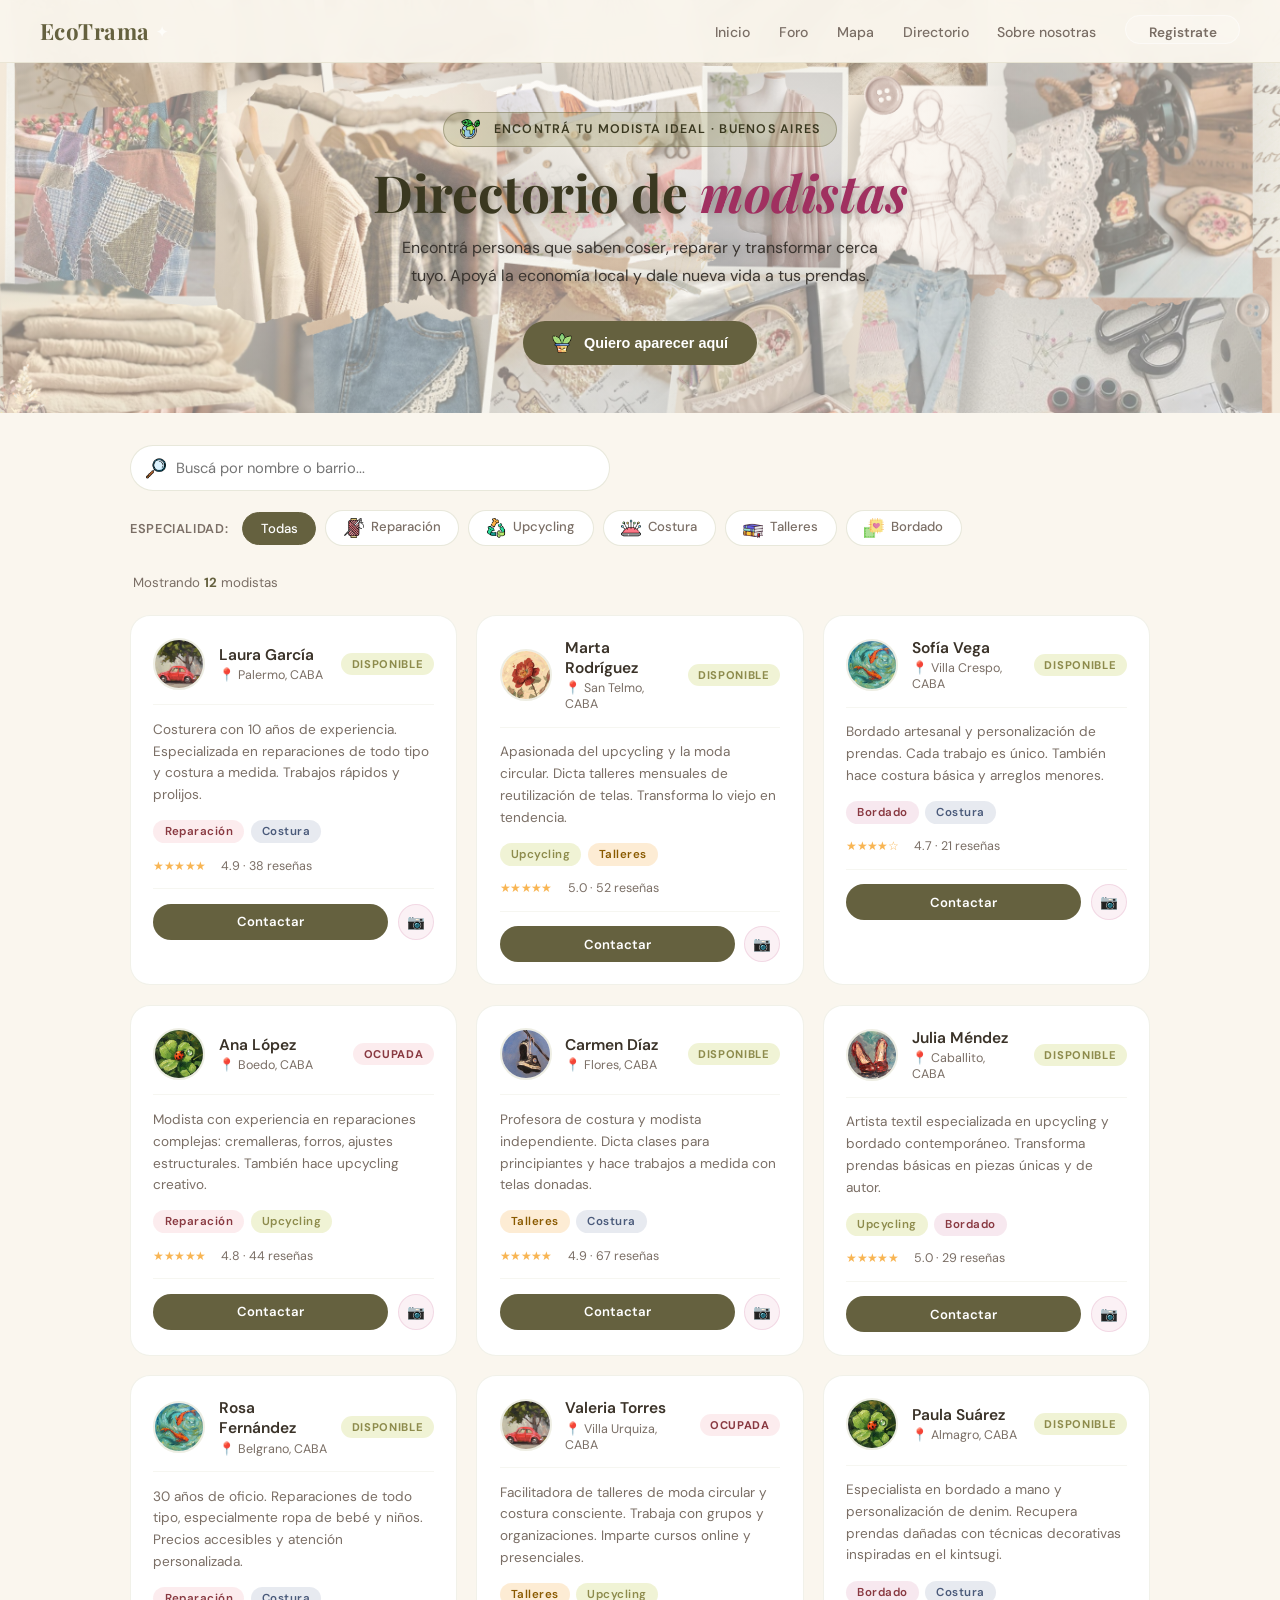
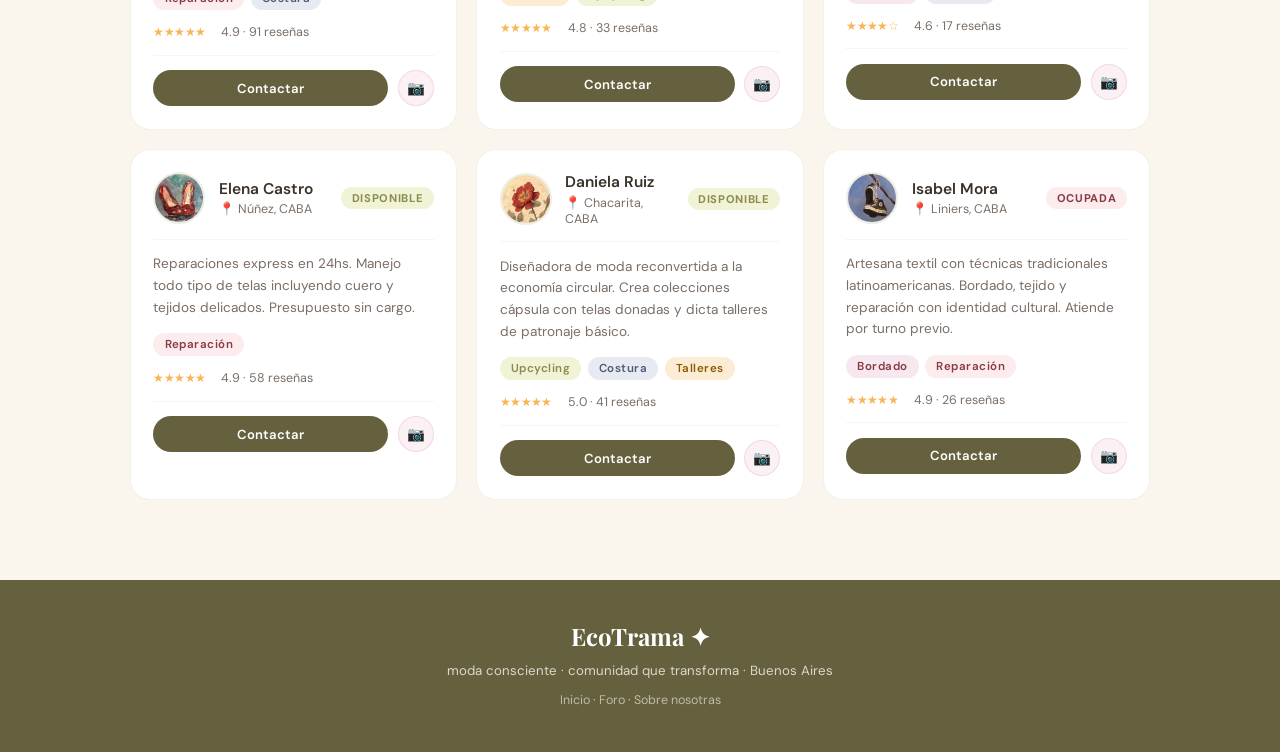
==== directorio.html @ bc84d7ab "contactar foro" ====
<!DOCTYPE html>
<html lang="es">
<head>
  <meta charset="UTF-8"/>
  <meta name="viewport" content="width=device-width, initial-scale=1.0"/>
  <title>EcoTrama · Directorio</title>
  <link rel="icon" type="image/png" href="img/boton-manzana.png"/>
  <link rel="stylesheet" href="styles.css"/>
  <link rel="stylesheet" href="directorio.css"/>
  <link href="https://fonts.googleapis.com/css2?family=Playfair+Display:ital,wght@0,700;1,400&family=DM+Sans:wght@300;400;500;600&display=swap" rel="stylesheet"/>
</head>
<body>

<!-- ═══ NAV ═══ -->
<nav>
  <a class="nav-logo" href="inicio.html">EcoTrama <span>✦</span></a>
  <ul class="nav-links">
    <li><a href="inicio.html#inicio">Inicio</a></li>
    <li><a href="inicio.html#foro">Foro</a></li>
    <li><a href="inicio.html#mapa">Mapa</a></li>
    <li><a href="directorio.html">Directorio</a></li>
    <li><a href="sobre.html">Sobre nosotras</a></li>
    <li><a href="inicio.html" class="btn-nav">Registrate</a></li>
  </ul>
  <div class="hamburger" id="hamburger" onclick="toggleMenu()">
    <span></span><span></span><span></span>
  </div>
</nav>

<div class="mobile-menu" id="mobileMenu">
  <a href="inicio.html#inicio" onclick="toggleMenu()">Inicio</a>
  <a href="inicio.html#foro" onclick="toggleMenu()">Foro</a>
  <a href="inicio.html#mapa" onclick="toggleMenu()">Mapa</a>
  <a href="directorio.html" onclick="toggleMenu()">Directorio</a>
  <a href="sobre.html" onclick="toggleMenu()">Sobre nosotras</a>
  <a href="inicio.html" onclick="toggleMenu()" class="btn-nav-m">Registrate</a>
</div>


<!-- ═══ HEADER ═══ -->
<div class="page-header">
  <div class="page-header-badge"><img src="img/icono-trama.png" style="width:20px; height:auto; vertical-align:middle; margin-right:6px;"/>Encontrá tu modista ideal · Buenos Aires</div>
  <h1>Directorio de <em>modistas</em></h1>
  <p>Encontrá personas que saben coser, reparar y transformar cerca tuyo. Apoyá la economía local y dale nueva vida a tus prendas.</p>
  <button class="btn-registrar" onclick="alert('¡Próximamente! Esta función estará disponible pronto 🌿')">
    <img src="img/icono-planta.png" style="width:20px; height:auto; vertical-align:middle; margin-right:4px;"/> Quiero aparecer aquí
  </button>
</div>


<!-- ═══ CONTROLES ═══ -->
<div class="controls reveal">
  <!-- Búsqueda -->
  <div class="search-box">
    <span class="search-icon"><img src="img/icono-lupa.png" style="width:20px; height:auto; vertical-align:middle; margin-right:4px;"/></span>
    <input type="text" id="searchInput" placeholder="Buscá por nombre o barrio..." oninput="filtrar()"/>
  </div>

  <!-- Filtros -->
  <div class="filtros">
    <span class="filtros-label">Especialidad:</span>
    <button class="filtro-btn active" data-filtro="todos" onclick="setFiltro(this)">Todas</button>
    <button class="filtro-btn" data-filtro="reparacion" onclick="setFiltro(this)"><img src="img/icono-hilo.png" style="width:20px; height:auto; vertical-align:middle; margin-right:4px;"/> Reparación</button>
    <button class="filtro-btn" data-filtro="upcycling" onclick="setFiltro(this)"><img src="img/icono-n4.png" style="width:20px; height:auto; vertical-align:middle; margin-right:4px;"/> Upcycling</button>
    <button class="filtro-btn" data-filtro="costura" onclick="setFiltro(this)"><img src="img/icono-costura.png" style="width:20px; height:auto; vertical-align:middle; margin-right:4px;"/> Costura</button>
    <button class="filtro-btn" data-filtro="talleres" onclick="setFiltro(this)"><img src="img/icono-taller.png" style="width:20px; height:auto; vertical-align:middle; margin-right:4px;"/> Talleres</button>
    <button class="filtro-btn" data-filtro="bordado" onclick="setFiltro(this)"><img src="img/icono-bordar.png" style="width:20px; height:auto; vertical-align:middle; margin-right:4px;"/> Bordado</button>
  </div>
  <div class="resultados-count" id="contador">Mostrando <strong>12</strong> modistas</div>
</div>


<!-- ═══ GRILLA ═══ -->
<div class="grid-wrapper">
  <div class="cards-grid" id="cardsGrid">

    <!-- CARD 1 -->
    <div class="card" data-tags="reparacion costura" data-nombre="laura garcía palermo" data-disponible="si">
      <div class="card-header">
        <img class="avatar" src="img/avatar-auto.png"/>
        <div class="card-nombre">
          <h3>Laura García</h3>
          <span class="ubicacion">📍 Palermo, CABA</span>
        </div>
        <span class="badge-disponible si">Disponible</span>
      </div>
      <p class="card-desc">Costurera con 10 años de experiencia. Especializada en reparaciones de todo tipo y costura a medida. Trabajos rápidos y prolijos.</p>
      <div class="card-tags">
        <span class="tag tag-reparacion">Reparación</span>
        <span class="tag tag-costura">Costura</span>
      </div>
      <div class="card-stats">
        <span class="stars">★★★★★</span>
        <span class="reseñas">4.9 · 38 reseñas</span>
      </div>
      <div class="card-actions">
        <button class="btn-contactar" onclick="abrirModal('Laura García','img/avatar-auto.png','Palermo, CABA','@lauracose','laurag@mail.com')">Contactar</button>
        <a class="btn-ig" href="#" title="Foro">📷</a>
      </div>
    </div>

    <!-- CARD 2 -->
    <div class="card" data-tags="upcycling talleres" data-nombre="marta rodríguez san telmo" data-disponible="si">
      <div class="card-header">
        <img class="avatar" src="img/avatar-flor.png"/>
        <div class="card-nombre">
          <h3>Marta Rodríguez</h3>
          <span class="ubicacion">📍 San Telmo, CABA</span>
        </div>
        <span class="badge-disponible si">Disponible</span>
      </div>
      <p class="card-desc">Apasionada del upcycling y la moda circular. Dicta talleres mensuales de reutilización de telas. Transforma lo viejo en tendencia.</p>
      <div class="card-tags">
        <span class="tag tag-upcycling">Upcycling</span>
        <span class="tag tag-talleres">Talleres</span>
      </div>
      <div class="card-stats">
        <span class="stars">★★★★★</span>
        <span class="reseñas">5.0 · 52 reseñas</span>
      </div>
      <div class="card-actions">
        <button class="btn-contactar" onclick="abrirModal('Marta Rodríguez','img/avatar-flor.png','San Telmo, CABA','@martaupcycle','marta@mail.com')">Contactar</button>
        <a class="btn-ig" href="#" title="Foro">📷</a>
      </div>
    </div>

    <!-- CARD 3 -->
    <div class="card" data-tags="bordado costura" data-nombre="sofía vega villa crespo" data-disponible="si">
      <div class="card-header">
        <img class="avatar" src="img/avatar-peces.png"/>
        <div class="card-nombre">
          <h3>Sofía Vega</h3>
          <span class="ubicacion">📍 Villa Crespo, CABA</span>
        </div>
        <span class="badge-disponible si">Disponible</span>
      </div>
      <p class="card-desc">Bordado artesanal y personalización de prendas. Cada trabajo es único. También hace costura básica y arreglos menores.</p>
      <div class="card-tags">
        <span class="tag tag-bordado">Bordado</span>
        <span class="tag tag-costura">Costura</span>
      </div>
      <div class="card-stats">
        <span class="stars">★★★★☆</span>
        <span class="reseñas">4.7 · 21 reseñas</span>
      </div>
      <div class="card-actions">
        <button class="btn-contactar" onclick="abrirModal('Sofía Vega','img/avatar-peces.png','Villa Crespo, CABA','@sofiaborda','sofia@mail.com')">Contactar</button>
        <a class="btn-ig" href="#" title="Foro">📷</a>
      </div>
    </div>

    <!-- CARD 4 -->
    <div class="card" data-tags="reparacion upcycling" data-nombre="ana lópez boedo" data-disponible="no">
      <div class="card-header">
       <img class="avatar" src="img/avatar-vaquita.png"/>
        <div class="card-nombre">
          <h3>Ana López</h3>
          <span class="ubicacion">📍 Boedo, CABA</span>
        </div>
        <span class="badge-disponible no">Ocupada</span>
      </div>
      <p class="card-desc">Modista con experiencia en reparaciones complejas: cremalleras, forros, ajustes estructurales. También hace upcycling creativo.</p>
      <div class="card-tags">
        <span class="tag tag-reparacion">Reparación</span>
        <span class="tag tag-upcycling">Upcycling</span>
      </div>
      <div class="card-stats">
        <span class="stars">★★★★★</span>
        <span class="reseñas">4.8 · 44 reseñas</span>
      </div>
      <div class="card-actions">
        <button class="btn-contactar" onclick="abrirModal('Ana López','img/avatar-vaquita.png','Boedo, CABA','@anamodista','ana@mail.com')">Contactar</button>
        <a class="btn-ig" href="#" title="Foro">📷</a>
      </div>
    </div>

    <!-- CARD 5 -->
    <div class="card" data-tags="talleres costura" data-nombre="carmen díaz flores" data-disponible="si">
      <div class="card-header">
        <img class="avatar" src="img/avatar-zapatillas.png"/>
        <div class="card-nombre">
          <h3>Carmen Díaz</h3>
          <span class="ubicacion">📍 Flores, CABA</span>
        </div>
        <span class="badge-disponible si">Disponible</span>
      </div>
      <p class="card-desc">Profesora de costura y modista independiente. Dicta clases para principiantes y hace trabajos a medida con telas donadas.</p>
      <div class="card-tags">
        <span class="tag tag-talleres">Talleres</span>
        <span class="tag tag-costura">Costura</span>
      </div>
      <div class="card-stats">
        <span class="stars">★★★★★</span>
        <span class="reseñas">4.9 · 67 reseñas</span>
      </div>
      <div class="card-actions">
        <button class="btn-contactar" onclick="abrirModal('Carmen Díaz','img/avatar-zapatillas.png','Flores, CABA','@carmencose','carmen@mail.com')">Contactar</button>
        <a class="btn-ig" href="#" title="Foro">📷</a>
      </div>
    </div>

    <!-- CARD 6 -->
    <div class="card" data-tags="upcycling bordado" data-nombre="julia méndez caballito" data-disponible="si">
      <div class="card-header">
        <img class="avatar" src="img/avatar-zapatos.png"/>
        <div class="card-nombre">
          <h3>Julia Méndez</h3>
          <span class="ubicacion">📍 Caballito, CABA</span>
        </div>
        <span class="badge-disponible si">Disponible</span>
      </div>
      <p class="card-desc">Artista textil especializada en upcycling y bordado contemporáneo. Transforma prendas básicas en piezas únicas y de autor.</p>
      <div class="card-tags">
        <span class="tag tag-upcycling">Upcycling</span>
        <span class="tag tag-bordado">Bordado</span>
      </div>
      <div class="card-stats">
        <span class="stars">★★★★★</span>
        <span class="reseñas">5.0 · 29 reseñas</span>
      </div>
      <div class="card-actions">
        <button class="btn-contactar" onclick="abrirModal('Julia Méndez','img/avatar-zapatos.png','Caballito, CABA','@juliatextil','julia@mail.com')">Contactar</button>
        <a class="btn-ig" href="#" title="Foro">📷</a>
      </div>
    </div>

    <!-- CARD 7 -->
    <div class="card" data-tags="reparacion costura" data-nombre="rosa fernández belgrano" data-disponible="si">
      <div class="card-header">
        <img class="avatar" src="img/avatar-peces.png"/>
        <div class="card-nombre">
          <h3>Rosa Fernández</h3>
          <span class="ubicacion">📍 Belgrano, CABA</span>
        </div>
        <span class="badge-disponible si">Disponible</span>
      </div>
      <p class="card-desc">30 años de oficio. Reparaciones de todo tipo, especialmente ropa de bebé y niños. Precios accesibles y atención personalizada.</p>
      <div class="card-tags">
        <span class="tag tag-reparacion">Reparación</span>
        <span class="tag tag-costura">Costura</span>
      </div>
      <div class="card-stats">
        <span class="stars">★★★★★</span>
        <span class="reseñas">4.9 · 91 reseñas</span>
      </div>
      <div class="card-actions">
        <button class="btn-contactar" onclick="abrirModal('Rosa Fernández','img/avatar-peces.png','Belgrano, CABA','@rosamodista','rosa@mail.com')">Contactar</button>
        <a class="btn-ig" href="#" title="Foro">📷</a>
      </div>
    </div>

    <!-- CARD 8 -->
    <div class="card" data-tags="talleres upcycling" data-nombre="valeria torres villa urquiza" data-disponible="no">
      <div class="card-header">
        <img class="avatar" src="img/avatar-auto.png"/>
        <div class="card-nombre">
          <h3>Valeria Torres</h3>
          <span class="ubicacion">📍 Villa Urquiza, CABA</span>
        </div>
        <span class="badge-disponible no">Ocupada</span>
      </div>
      <p class="card-desc">Facilitadora de talleres de moda circular y costura consciente. Trabaja con grupos y organizaciones. Imparte cursos online y presenciales.</p>
      <div class="card-tags">
        <span class="tag tag-talleres">Talleres</span>
        <span class="tag tag-upcycling">Upcycling</span>
      </div>
      <div class="card-stats">
        <span class="stars">★★★★★</span>
        <span class="reseñas">4.8 · 33 reseñas</span>
      </div>
      <div class="card-actions">
        <button class="btn-contactar" onclick="abrirModal('Valeria Torres','img/avatar-auto.png','Villa Urquiza, CABA','@valetalleres','vale@mail.com')">Contactar</button>
        <a class="btn-ig" href="#" title="Foro">📷</a>
      </div>
    </div>

    <!-- CARD 9 -->
    <div class="card" data-tags="bordado costura" data-nombre="paula suárez almagro" data-disponible="si">
      <div class="card-header">
        <img class="avatar" src="img/avatar-vaquita.png"/>
        <div class="card-nombre">
          <h3>Paula Suárez</h3>
          <span class="ubicacion">📍 Almagro, CABA</span>
        </div>
        <span class="badge-disponible si">Disponible</span>
      </div>
      <p class="card-desc">Especialista en bordado a mano y personalización de denim. Recupera prendas dañadas con técnicas decorativas inspiradas en el kintsugi.</p>
      <div class="card-tags">
        <span class="tag tag-bordado">Bordado</span>
        <span class="tag tag-costura">Costura</span>
      </div>
      <div class="card-stats">
        <span class="stars">★★★★☆</span>
        <span class="reseñas">4.6 · 17 reseñas</span>
      </div>
      <div class="card-actions">
        <button class="btn-contactar" onclick="abrirModal('Paula Suárez','img/avatar-vaquita.png','Almagro, CABA','@paulaborda','paula@mail.com')">Contactar</button>
        <a class="btn-ig" href="#" title="Foro">📷</a>
      </div>
    </div>

    <!-- CARD 10 -->
    <div class="card" data-tags="reparacion" data-nombre="elena castro núñez" data-disponible="si">
      <div class="card-header">
        <img class="avatar" src="img/avatar-zapatos.png"/>
        <div class="card-nombre">
          <h3>Elena Castro</h3>
          <span class="ubicacion">📍 Núñez, CABA</span>
        </div>
        <span class="badge-disponible si">Disponible</span>
      </div>
      <p class="card-desc">Reparaciones express en 24hs. Manejo todo tipo de telas incluyendo cuero y tejidos delicados. Presupuesto sin cargo.</p>
      <div class="card-tags">
        <span class="tag tag-reparacion">Reparación</span>
      </div>
      <div class="card-stats">
        <span class="stars">★★★★★</span>
        <span class="reseñas">4.9 · 58 reseñas</span>
      </div>
      <div class="card-actions">
        <button class="btn-contactar" onclick="abrirModal('Elena Castro','img/avatar-zapatos.png','Núñez, CABA','@elenacose','elena@mail.com')">Contactar</button>
        <a class="btn-ig" href="#" title="Foro">📷</a>
      </div>
    </div>

    <!-- CARD 11 -->
    <div class="card" data-tags="upcycling costura talleres" data-nombre="daniela ruiz chacarita" data-disponible="si">
      <div class="card-header">
        <img class="avatar" src="img/avatar-flor.png"/>
        <div class="card-nombre">
          <h3>Daniela Ruiz</h3>
          <span class="ubicacion">📍 Chacarita, CABA</span>
        </div>
        <span class="badge-disponible si">Disponible</span>
      </div>
      <p class="card-desc">Diseñadora de moda reconvertida a la economía circular. Crea colecciones cápsula con telas donadas y dicta talleres de patronaje básico.</p>
      <div class="card-tags">
        <span class="tag tag-upcycling">Upcycling</span>
        <span class="tag tag-costura">Costura</span>
        <span class="tag tag-talleres">Talleres</span>
      </div>
      <div class="card-stats">
        <span class="stars">★★★★★</span>
        <span class="reseñas">5.0 · 41 reseñas</span>
      </div>
      <div class="card-actions">
        <button class="btn-contactar" onclick="abrirModal('Daniela Ruiz','img/avatar-flor.png','Chacarita, CABA','@danidesign','dani@mail.com')">Contactar</button>
        <a class="btn-ig" href="#" title="Foro">📷</a>
      </div>
    </div>

    <!-- CARD 12 -->
    <div class="card" data-tags="bordado reparacion" data-nombre="isabel mora liniers" data-disponible="no">
      <div class="card-header">
        <img class="avatar" src="img/avatar-zapatillas.png"/>
        <div class="card-nombre">
          <h3>Isabel Mora</h3>
          <span class="ubicacion">📍 Liniers, CABA</span>
        </div>
        <span class="badge-disponible no">Ocupada</span>
      </div>
      <p class="card-desc">Artesana textil con técnicas tradicionales latinoamericanas. Bordado, tejido y reparación con identidad cultural. Atiende por turno previo.</p>
      <div class="card-tags">
        <span class="tag tag-bordado">Bordado</span>
        <span class="tag tag-reparacion">Reparación</span>
      </div>
      <div class="card-stats">
        <span class="stars">★★★★★</span>
        <span class="reseñas">4.9 · 26 reseñas</span>
      </div>
      <div class="card-actions">
        <button class="btn-contactar" onclick="abrirModal('Isabel Mora','img/avatar-zapatillas.png','Liniers, CABA','@isabelartesana','isabel@mail.com')">Contactar</button>
        <a class="btn-ig" href="#" title="Foro">📷</a>
      </div>
    </div>

    <!-- Estado vacío -->
    <div class="empty-state" id="emptyState" style="display:none;">
      <div class="empty-icon">🪡</div>
      <h3>No encontramos modistas</h3>
      <p>Probá con otro filtro o término de búsqueda.</p>
    </div>

  </div>
</div>


<!-- ═══ MODAL DE CONTACTO ═══ -->
<div class="modal-overlay" id="modalOverlay" onclick="cerrarModal(event)">
  <div class="modal">
    <div class="modal-header">
      <h3>Contactar modista</h3>
      <button class="modal-close" onclick="cerrarModalBtn()">✕</button>
    </div>
    <div class="modal-persona">
      <div class="avatar" id="modalAvatar" style="width:44px;height:44px;font-size:1.2rem;border-radius:50%;display:flex;align-items:center;justify-content:center;background:rgba(247,208,213,.4);border:2px solid rgba(141,139,76,.15);">👩</div>
      <div>
        <h4 id="modalNombre">Laura García</h4>
        <p id="modalUbicacion">Palermo, CABA</p>
      </div>
    </div>
    <div class="contact-options">
      <a class="contact-opt" id="modalWsp" href="#">
        <div class="contact-opt-icon" style="background:rgba(218,224,151,.4);">💬</div>
        <div class="contact-opt-text">
          <strong>WhatsApp</strong>
          <span>Enviá un mensaje directo</span>
        </div>
      </a>
      <a class="contact-opt" id="modalIg" href="#">
        <div class="contact-opt-icon" style="background:rgba(216,138,174,.2);">📷</div>
        <div class="contact-opt-text">
          <strong id="modalIgHandle">@lauracose</strong>
          <span>Ver Foro>
        </div>
      </a>
      <a class="contact-opt" id="modalMail" href="#">
        <div class="contact-opt-icon" style="background:rgba(175,184,205,.3);">✉️</div>
        <div class="contact-opt-text">
          <strong id="modalMailAddr">laurag@mail.com</strong>
          <span>Enviar un correo</span>
        </div>
      </a>
    </div>
  </div>
</div>


<!-- ═══ FOOTER ═══ -->
<footer>
  <div class="footer-logo">EcoTrama ✦</div>
  <p>moda consciente · comunidad que transforma · Buenos Aires</p>
  <p style="margin-top:.5rem; font-size:.78rem;">
     <a href="inicio.html">Inicio</a> · <a href="#foro">Foro</a> · <a href="sobre.html">Sobre nosotras</a>
</footer>


<script>
  // ── Menu mobile ──
  function toggleMenu() {
    document.getElementById('hamburger').classList.toggle('open');
    document.getElementById('mobileMenu').classList.toggle('open');
  }

  // ── Filtros ──
  let filtroActivo = 'todos';

  function setFiltro(btn) {
    document.querySelectorAll('.filtro-btn').forEach(b => b.classList.remove('active'));
    btn.classList.add('active');
    filtroActivo = btn.dataset.filtro;
    filtrar();
  }

  function filtrar() {
    const busqueda = document.getElementById('searchInput').value.toLowerCase();
    const cards = document.querySelectorAll('.card');
    let visibles = 0;

    cards.forEach(card => {
      const tags    = card.dataset.tags || '';
      const nombre  = card.dataset.nombre || '';
      const matchFiltro  = filtroActivo === 'todos' || tags.includes(filtroActivo);
      const matchBusqueda = nombre.includes(busqueda);

      if (matchFiltro && matchBusqueda) {
        card.style.display = '';
        visibles++;
      } else {
        card.style.display = 'none';
      }
    });

    // Estado vacío
    document.getElementById('emptyState').style.display = visibles === 0 ? 'block' : 'none';

    // Contador
    document.getElementById('contador').innerHTML =
      `Mostrando <strong>${visibles}</strong> modista${visibles !== 1 ? 's' : ''}`;
  }

  // ── Modal ──
  function abrirModal(nombre, avatar, ubicacion, ig, mail) {
    document.getElementById('modalNombre').textContent    = nombre;
    document.getElementById('modalAvatar').innerHTML = `<img src="${avatar}" style="width:44px;height:44px;border-radius:50%;object-fit:cover;"/>`;
    document.getElementById('modalUbicacion').textContent = ubicacion;
    document.getElementById('modalIgHandle').textContent  = ig;
    document.getElementById('modalMailAddr').textContent  = mail;
    document.getElementById('modalMail').href = 'mailto:' + mail;
    document.getElementById('modalOverlay').classList.add('open');
    document.body.style.overflow = 'hidden';
  }

  function cerrarModalBtn() {
    document.getElementById('modalOverlay').classList.remove('open');
    document.body.style.overflow = '';
  }

  function cerrarModal(e) {
    if (e.target === document.getElementById('modalOverlay')) cerrarModalBtn();
  }

  // ── Scroll reveal ──
  const observer = new IntersectionObserver(entries => {
    entries.forEach(e => { if (e.isIntersecting) e.target.classList.add('visible'); });
  }, { threshold: .1 });
  document.querySelectorAll('.reveal').forEach(el => observer.observe(el));
</script>

<div id="modal-agregar" style="display:none; position:fixed; inset:0; background:rgba(58,56,32,.55); backdrop-filter:blur(4px); z-index:1000; align-items:center; justify-content:center; padding:1rem;">
  <div style="background:#FAF6EE; border-radius:20px; padding:2.4rem 2rem; width:100%; max-width:440px; position:relative;">
    <button onclick="cerrarFormulario()" style="position:absolute; top:1rem; right:1.1rem; background:none; border:none; font-size:1.1rem; cursor:pointer;">✕</button>
    <h2 style="font-family:'Playfair Display',serif; font-size:1.5rem; margin-bottom:1.2rem;">🪡 Agregar modista</h2>
    <div style="display:flex; flex-direction:column; gap:.8rem;">
      <input id="f-nombre" type="text" placeholder="Nombre completo" style="padding:.7rem 1rem; border-radius:10px; border:1.5px solid #c8bf9e; font-size:.95rem;"/>
      <input id="f-ubicacion" type="text" placeholder="Barrio, CABA" style="padding:.7rem 1rem; border-radius:10px; border:1.5px solid #c8bf9e; font-size:.95rem;"/>
      <textarea id="f-desc" placeholder="Describí tu trabajo..." style="padding:.7rem 1rem; border-radius:10px; border:1.5px solid #c8bf9e; font-size:.95rem; resize:none; height:80px;"></textarea>
      <select id="f-especialidad" style="padding:.7rem 1rem; border-radius:10px; border:1.5px solid #c8bf9e; font-size:.95rem;">
        <option value="reparacion">Reparación</option>
        <option value="costura">Costura</option>
        <option value="upcycling">Upcycling</option>
        <option value="talleres">Talleres</option>
        <option value="bordado">Bordado</option>
      </select>
      <button onclick="agregarModista()" style="background:#65613F; color:white; border:none; padding:.8rem; border-radius:10px; font-size:1rem; cursor:pointer; font-weight:600;">Agregar ✨</button>
    </div>
  </div>
</div>

<script>
function abrirFormulario() {
  document.getElementById('modal-agregar').style.display = 'flex';
}

function cerrarFormulario() {
  document.getElementById('modal-agregar').style.display = 'none';
  document.getElementById('f-nombre').value = '';
  document.getElementById('f-ubicacion').value = '';
  document.getElementById('f-desc').value = '';
}

function agregarModista() {
  const nombre = document.getElementById('f-nombre').value.trim();
  const ubicacion = document.getElementById('f-ubicacion').value.trim();
  const desc = document.getElementById('f-desc').value.trim();
  const especialidad = document.getElementById('f-especialidad').value;

  if (!nombre || !ubicacion || !desc) {
    alert('Por favor completá todos los campos 🌿');
    return;
  }

  const card = document.createElement('div');
  card.className = 'card';
  card.setAttribute('data-tags', especialidad);
  card.setAttribute('data-nombre', nombre.toLowerCase());
  card.setAttribute('data-disponible', 'si');
  card.innerHTML = `
    <div class="card-header">
      <div class="avatar" style="background:rgba(218,224,151,.4);">👩</div>
      <div class="card-nombre">
        <h3>${nombre}</h3>
        <span class="ubicacion">📍 ${ubicacion}</span>
      </div>
      <span class="badge-disponible si">Disponible</span>
    </div>
    <p class="card-desc">${desc}</p>
    <div class="card-tags">
      <span class="tag tag-${especialidad}">${especialidad.charAt(0).toUpperCase() + especialidad.slice(1)}</span>
    </div>
    <div class="card-stats">
      <span class="stars">★★★★★</span>
      <span class="reseñas">Nueva</span>
    </div>
    <div class="card-actions">
      <button class="btn-contactar">Contactar</button>
    </div>
  `;

  document.getElementById('cardsGrid').prepend(card);
  cerrarFormulario();
}
</script>

</body>
</html>
---- styles.css ----
*, *::before, *::after { box-sizing: border-box; margin: 0; padding: 0; }

:root {
  --cloud:      #FAF6EE;
  --peony:      #F7D0D5;
  --dusty-rose: #D88AAE;
  --sky:        #AFB8CD;
  --pistachio:  #DAE097;
  --grass:      #8D8B4C;
  --jungle:     #65613F;
  --burgundy:   #893941;
  --orange:     #F8B553;
  --sky-blue:   #94B2ED;
  --text:       #3a3228;
  --text-soft:  #7a6e65;
  --cacao:      #3a3820;
}

html { scroll-behavior: smooth; }

body {
  background: var(--cloud);
  color: var(--text);
  font-family: 'DM Sans', sans-serif;
  overflow-x: hidden;
}

/* ── NAV ── */
nav {
  position: fixed; top: 0; width: 100%; z-index: 300;
  background: rgba(250,246,238,.0);
  backdrop-filter: blur(0px);
  border-bottom: 1px solid transparent;
  display: flex; align-items: center; justify-content: space-between;
  padding: 1rem 2.5rem;
  transition: background .4s, backdrop-filter .4s, border-color .4s, box-shadow .4s;
}
nav.scrolled {
  background: rgba(250,246,238,.95);
  backdrop-filter: blur(12px);
  border-color: rgba(141,139,76,.15);
  box-shadow: 0 4px 20px rgba(101,97,63,.1);
}
/* En hero (sin scroll) los links son blancos para contraste */
nav:not(.scrolled) .nav-logo { color: #fff; }
nav:not(.scrolled) .nav-logo span { color: rgba(255,255,255,.7); }
nav:not(.scrolled) .nav-links a { color: rgba(255,255,255,.85); }
nav:not(.scrolled) .nav-links a:hover { color: #fff; }
nav:not(.scrolled) .btn-nav { background: rgba(255,255,255,.2); border: 1.5px solid rgba(255,255,255,.5); }
nav:not(.scrolled) .hamburger span { background: #fff; }

.nav-logo {
  font-family: 'Playfair Display', serif;
  font-weight: 700; font-size: 1.4rem;
  color: var(--jungle); letter-spacing: .02em;
  display: flex; align-items: center; gap: .4rem;
  text-decoration: none; transition: color .4s;
}
.nav-logo span { font-size: .85rem; color: var(--dusty-rose); transition: color .4s; }

.nav-links { list-style: none; display: flex; gap: 1.8rem; align-items: center; }
.nav-links a {
  text-decoration: none; font-size: .88rem; font-weight: 500;
  color: var(--text-soft); transition: color .2s;
  position: relative; padding-bottom: 2px;
}
.nav-links a::after {
  content: ''; position: absolute; bottom: 0; left: 0;
  width: 0; height: 1.5px; background: var(--dusty-rose);
  transition: width .25s ease;
}
nav.scrolled .nav-links a:hover { color: var(--jungle); }
nav.scrolled .nav-links a:hover::after { width: 100%; }

.btn-nav {
  background: var(--jungle); color: #fff !important;
  padding: .5rem 1.4rem; border-radius: 999px;
  font-weight: 600 !important; font-size: .85rem !important;
  transition: background .2s, transform .15s !important;
}
nav.scrolled .btn-nav { background: var(--jungle); }
.btn-nav::after { display: none !important; }
.btn-nav:hover { background: var(--burgundy) !important; transform: translateY(-1px); }

/* Hamburger */
.hamburger {
  display: none; flex-direction: column; gap: 5px;
  cursor: pointer; padding: 4px;
}
.hamburger span {
  width: 24px; height: 2px; background: var(--jungle);
  border-radius: 2px; transition: all .3s;
}
.hamburger.open span:nth-child(1) { transform: translateY(7px) rotate(45deg); }
.hamburger.open span:nth-child(2) { opacity: 0; }
.hamburger.open span:nth-child(3) { transform: translateY(-7px) rotate(-45deg); }

.mobile-menu {
  display: none; position: fixed; top: 64px; left: 0; right: 0;
  background: rgba(250,246,238,.98); backdrop-filter: blur(12px);
  padding: 1.5rem 2rem; z-index: 299;
  border-bottom: 1px solid rgba(141,139,76,.15);
  flex-direction: column; gap: 1rem;
}
.mobile-menu.open { display: flex; }
.mobile-menu a {
  text-decoration: none; font-size: 1rem; font-weight: 500;
  color: var(--text); padding: .5rem 0;
  border-bottom: 1px solid rgba(141,139,76,.1);
}
.mobile-menu .btn-nav-m {
  margin-top: .5rem; background: var(--jungle); color: #fff;
  padding: .75rem 1.4rem; border-radius: 999px; font-weight: 600;
  text-align: center;
}

/* ══════════════════════════════════════
   HERO + CARRUSEL INTEGRADO
   El carrusel ES el hero. Ocupa 100vh.
   El texto flota encima en el centro.
══════════════════════════════════════ */
.hero-carousel {
  position: relative;
  height: 100vh; min-height: 500px;
  overflow: hidden;
  display: flex; align-items: center; justify-content: center;
}

/* ── Slides de fondo ── */
.carousel-track {
  position: absolute; inset: 0;
  display: flex;
  transition: transform .7s cubic-bezier(.4,0,.2,1);
  will-change: transform;
}
.carousel-slide {
  min-width: 100%; height: 100%;
  position: relative; overflow: hidden;
}
.slide-bg-css {
  position: absolute; inset: 0;
  display: flex; align-items: center; justify-content: center;
  font-size: 12rem; transition: transform 8s ease;
}
.hero-carousel:hover .carousel-slide:not([style*="display:none"]) .slide-bg-css {
  transform: scale(1.04);
}
/* Overlay oscuro para legibilidad del texto */
.slide-overlay {
  position: absolute; inset: 0;
  background: linear-gradient(
    to bottom,
    rgba(30,27,20,.45) 0%,
    rgba(30,27,20,.55) 50%,
    rgba(30,27,20,.7) 100%
  );
}

/* Labels de sección abajo a la izquierda */
.slide-label {
  position: absolute; bottom: 5rem; left: 3rem;
  z-index: 3; color: rgba(255,255,255,.6);
  font-size: .75rem; font-weight: 700;
  letter-spacing: .15em; text-transform: uppercase;
}

/* ── Contenido central sobre el carrusel ── */
.hero-content {
  position: relative; z-index: 10;
  display: flex; flex-direction: column;
  align-items: center; text-align: center;
  padding: 0 1.5rem;
  max-width: 780px;
}

.hero-badge {
  display: inline-flex; align-items: center; gap: .5rem;
  background: rgba(255,255,255,.15); border: 1px solid rgba(255,255,255,.3);
  backdrop-filter: blur(8px);
  color: #fff; border-radius: 999px;
  padding: .4rem 1.1rem; font-size: .78rem; font-weight: 600;
  letter-spacing: .1em; text-transform: uppercase;
  margin-bottom: 1.5rem;
  animation: fadeUp .8s ease both;
}

.hero-title {
  font-family: 'Playfair Display', serif;
  font-size: clamp(2.6rem, 6vw, 4.8rem);
  font-weight: 700; line-height: 1.1;
  color: #fff;
  margin-bottom: 1.2rem;
  animation: fadeUp .8s .15s ease both;
  text-shadow: 0 2px 20px rgba(0,0,0,.3);
}
.hero-title em { font-style: italic; color: var(--peony); }

.hero-sub {
  font-size: 1.05rem; line-height: 1.8;
  color: rgba(255,255,255,.88); text-align: center;
  max-width: 500px; margin-bottom: 2.2rem;
  animation: fadeUp .8s .3s ease both;
}

.hero-btns {
  display: flex; gap: 1rem; flex-wrap: wrap; justify-content: center;
  animation: fadeUp .8s .45s ease both;
}
.btn {
  display: inline-block; padding: .8rem 2rem;
  border-radius: 999px; font-size: .92rem; font-weight: 600;
  font-family: 'DM Sans', sans-serif;
  text-decoration: none; cursor: pointer; border: none;
  transition: transform .2s, box-shadow .2s;
}
.btn:hover { transform: translateY(-2px); box-shadow: 0 8px 24px rgba(0,0,0,.2); }
.btn-primary { background: #fff; color: var(--jungle); }
.btn-secondary { background: rgba(255,255,255,.15); color: #fff; border: 2px solid rgba(255,255,255,.6); backdrop-filter: blur(6px); }
.btn-map { background: var(--dusty-rose); color: #fff; }

@keyframes fadeUp {
  from { opacity: 0; transform: translateY(20px); }
  to   { opacity: 1; transform: translateY(0); }
}

/* ── Controles del carrusel ── */
.carousel-arrow {
  position: absolute; top: 50%; transform: translateY(-50%);
  width: 46px; height: 46px; border-radius: 50%;
  background: rgba(255,255,255,.15); backdrop-filter: blur(8px);
  border: 1.5px solid rgba(255,255,255,.3);
  color: #fff; font-size: 1.1rem;
  display: flex; align-items: center; justify-content: center;
  cursor: pointer; z-index: 10;
  transition: background .2s, transform .2s;
}
.carousel-arrow:hover { background: rgba(255,255,255,.3); transform: translateY(-50%) scale(1.08); }
.arrow-prev { left: 1.5rem; }
.arrow-next { right: 1.5rem; }

/* Dots abajo al centro */
.carousel-dots {
  position: absolute; bottom: 1.8rem; left: 50%; transform: translateX(-50%);
  display: flex; gap: .55rem; z-index: 10;
}
.dot {
  width: 8px; height: 8px; border-radius: 999px;
  background: rgba(255,255,255,.4); cursor: pointer;
  transition: width .3s, background .3s;
  border: none; padding: 0;
}
.dot.active { width: 26px; background: #fff; }

/* Scroll hint */
.scroll-hint {
  position: absolute; bottom: 1.6rem; right: 2rem;
  color: rgba(255,255,255,.5); font-size: .72rem;
  letter-spacing: .1em; text-transform: uppercase;
  display: flex; align-items: center; gap: .4rem; z-index: 10;
  animation: bounceY 2s ease-in-out infinite;
}
@keyframes bounceY {
  0%,100% { transform: translateY(0); }
  50%      { transform: translateY(5px); }
}

/* ── SECCIÓN INFO ── */
.section-info {
  padding: 5rem 2.5rem;
  max-width: 1100px; margin: 0 auto;
  display: grid; grid-template-columns: 1fr 1fr;
  gap: 4rem; align-items: center;
}
.info-text h2 {
  font-family: 'Playfair Display', serif;
  font-size: clamp(1.8rem, 3.5vw, 2.6rem);
  color: var(--jungle); margin-bottom: 1.2rem; line-height: 1.2;
}
.info-text h2 em { font-style: italic; color: var(--dusty-rose); }
.info-text p {
  color: var(--text-soft); line-height: 1.85; font-size: .97rem;
  margin-bottom: 1.5rem;
}
.info-features { list-style: none; display: flex; flex-direction: column; gap: .75rem; }
.info-features li {
  display: flex; align-items: center; gap: .75rem;
  font-size: .93rem; color: var(--text);
}
.feat-dot {
  width: 28px; height: 28px; border-radius: 50%;
  display: flex; align-items: center; justify-content: center;
  font-size: .85rem; flex-shrink: 0;
}
.info-visual {
  display: grid; grid-template-columns: 1fr 1fr;
  gap: 1rem;
}
.info-card {
  background: #fff; border-radius: 16px;
  padding: 1.5rem; text-align: center;
  border: 1.5px solid rgba(141,139,76,.12);
  box-shadow: 0 4px 16px rgba(0,0,0,.04);
  transition: transform .25s, box-shadow .25s;
}
.info-card:hover { transform: translateY(-4px); box-shadow: 0 8px 24px rgba(0,0,0,.08); }
.info-card:nth-child(1) { background: rgba(247,208,213,.25); }
.info-card:nth-child(2) { background: rgba(218,224,151,.25); margin-top: 1.5rem; }
.info-card:nth-child(3) { background: rgba(175,184,205,.25); margin-top: -1.5rem; }
.info-card:nth-child(4) { background: rgba(248,181,83,.15); }
.info-card-icon { font-size: 2.2rem; margin-bottom: .6rem; }
.info-card h4 { font-size: .88rem; font-weight: 600; color: var(--jungle); margin-bottom: .3rem; }
.info-card p { font-size: .78rem; color: var(--text-soft); line-height: 1.5; }

/* ── MENSAJE ── */
.section-msg {
  padding: 5rem 2.5rem;
  background: rgba(247,208,213,.1);
}
.msg-inner { max-width: 700px; margin: 0 auto; text-align: center; }
.msg-inner h2 {
  font-family: 'Playfair Display', serif;
  font-size: clamp(1.8rem, 3.5vw, 2.4rem);
  color: var(--jungle); margin-bottom: .8rem;
}
.msg-inner p { color: var(--text-soft); font-size: .97rem; line-height: 1.8; margin-bottom: 2rem; }
.form-box {
  background: #fff; border-radius: 20px;
  padding: 2rem; text-align: left;
  border: 1.5px solid rgba(141,139,76,.12);
  box-shadow: 0 6px 24px rgba(0,0,0,.06);
}
.field { margin-bottom: 1.2rem; }
.field label { display: block; font-size: .83rem; font-weight: 600; color: var(--jungle); margin-bottom: .4rem; }
.field input, .field textarea {
  width: 100%; padding: .75rem 1rem;
  border: 1.5px solid rgba(141,139,76,.2); border-radius: 10px;
  font-family: 'DM Sans', sans-serif; font-size: .92rem;
  color: var(--text); background: var(--cloud); resize: none;
  transition: border-color .2s; outline: none;
}
.field input:focus, .field textarea:focus { border-color: var(--dusty-rose); }
.field textarea { height: 110px; }
.btn-enviar {
  width: 100%; padding: .85rem;
  background: var(--jungle); color: #fff;
  border: none; border-radius: 999px;
  font-family: 'DM Sans', sans-serif; font-size: .95rem; font-weight: 600;
  cursor: pointer; transition: background .2s, transform .15s;
}
.btn-enviar:hover { background: var(--burgundy); transform: translateY(-1px); }
.form-thanks { display: none; text-align: center; padding: 1.5rem 0; }
.form-thanks .ty-icon { font-size: 3rem; margin-bottom: .8rem; }
.form-thanks h4 { font-family: 'Playfair Display', serif; font-size: 1.4rem; color: var(--jungle); }
.form-thanks p { color: var(--text-soft); margin-top: .4rem; }

/* ── FOOTER ── */
footer {
  background: var(--jungle); color: rgba(250,246,238,.8);
  text-align: center; padding: 2.5rem;
}
.footer-logo { font-family: 'Playfair Display', serif; font-size: 1.5rem; font-weight: 700; color: #fff; margin-bottom: .5rem; }
footer p { font-size: .83rem; line-height: 1.7; }
footer a { color: rgba(250,246,238,.6); text-decoration: none; }

/* ── REVEAL ── */
.reveal { opacity: 0; transform: translateY(24px); transition: opacity .6s ease, transform .6s ease; }
.reveal.visible { opacity: 1; transform: none; }

/* ── RESPONSIVE ── */
@media (max-width: 768px) {
  nav { padding: .8rem 1.2rem; }
  .nav-links { display: none; }
  .hamburger { display: flex; }

  .hero-carousel { height: 70svh; }
  .hero-title { font-size: clamp(2rem, 9vw, 2.8rem); }
  .hero-sub { font-size: .95rem; }
  .carousel-arrow { width: 38px; height: 38px; font-size: .9rem; }
  .arrow-prev { left: .8rem; }
  .arrow-next { right: .8rem; }
  .slide-label { display: none; }

  .section-info { grid-template-columns: 1fr; gap: 2.5rem; padding: 3.5rem 1.5rem; }
  .info-visual { display: none; }
  .section-msg { padding: 3.5rem 1.5rem; }
}

/* ══════════════════════════════════════════
   SLIDES CON COLLAGE — texto animado + hover
   ══════════════════════════════════════════ */

/* Fondo con zoom suave al hacer hover */
.slide-bg-zoom {
  transition: transform 0.6s ease;
}
.carousel-slide:hover .slide-bg-zoom {
  transform: scale(1.05);
}

/* Contenido animado encima del collage */
.slide-content-animado {
  position: absolute;
  z-index: 10;
  text-align: center;
  color: white;
  padding: 2rem;
  display: flex;
  flex-direction: column;
  align-items: center;
  gap: 0.5rem;
  animation: entradaDesdeAbajo 0.7s ease both;
}

@keyframes entradaDesdeAbajo {
  from { opacity: 0; transform: translateY(30px); }
  to   { opacity: 1; transform: translateY(0); }
}

.slide-emoji-grande {
  font-size: 3.5rem;
  filter: drop-shadow(0 2px 6px rgba(0,0,0,0.4));
}

.slide-titulo {
  font-size: clamp(1.6rem, 4vw, 2.8rem);
  font-weight: 800;
  margin: 0;
  text-shadow: 0 2px 8px rgba(0,0,0,0.5);
  letter-spacing: 0.02em;
}

.slide-descripcion {
  font-size: clamp(0.9rem, 2vw, 1.2rem);
  opacity: 0.92;
  margin: 0.2rem 0 0.8rem;
  text-shadow: 0 1px 4px rgba(0,0,0,0.4);
}

/* Botón que pulsa suavemente */
.slide-boton-pulso {
  background: white;
  color: #7a6faf;
  padding: 0.65rem 1.8rem;
  border-radius: 2rem;
  font-weight: 700;
  font-size: 1rem;
  text-decoration: none;
  display: inline-block;
  box-shadow: 0 4px 15px rgba(0,0,0,0.2);
  animation: pulso 2s ease-in-out infinite;
  transition: transform 0.2s, background 0.2s;
}
.slide-boton-pulso:hover {
  transform: scale(1.08);
  background: #f0ecff;
}

@keyframes pulso {
  0%, 100% { box-shadow: 0 4px 15px rgba(0,0,0,0.2); }
  50%       { box-shadow: 0 4px 25px rgba(148,178,237,0.6); }
}

/* ══════════════════════════════════════════
   SLIDES CON COLLAGE — texto animado + hover
   ══════════════════════════════════════════ */

.slide-con-collage {
  position: relative;
  overflow: hidden;
}

.slide-bg-zoom {
  position: absolute;
  inset: 0;
  width: 100%;
  height: 100%;
  transition: transform 0.6s ease;
}
.carousel-slide:hover .slide-bg-zoom {
  transform: scale(1.05);
}

.slide-content-animado {
  position: absolute;
  inset: 0;
  z-index: 10;
  display: flex;
  flex-direction: column;
  align-items: center;
  justify-content: center;
  text-align: center;
  color: white;
  padding: 2rem;
  animation: entradaDesdeAbajo 0.7s ease both;
}

@keyframes entradaDesdeAbajo {
  from { opacity: 0; transform: translateY(30px); }
  to   { opacity: 1; transform: translateY(0); }
}

.slide-emoji-grande {
  font-size: 3.5rem;
  filter: drop-shadow(0 2px 6px rgba(0,0,0,0.4));
  margin-bottom: 0.3rem;
}

.slide-titulo {
  font-family: 'Playfair Display', serif;
  font-size: clamp(1.8rem, 4vw, 3rem);
  font-weight: 800;
  margin: 0;
  text-shadow: 0 2px 12px rgba(0,0,0,0.6);
}

.slide-descripcion {
  font-size: clamp(0.9rem, 2vw, 1.2rem);
  opacity: 0.92;
  margin: 0.5rem 0 1rem;
  text-shadow: 0 1px 6px rgba(0,0,0,0.5);
}

.slide-boton-pulso {
  background: white;
  color: #7a6faf;
  padding: 0.65rem 1.8rem;
  border-radius: 2rem;
  font-weight: 700;
  font-size: 1rem;
  text-decoration: none;
  display: inline-block;
  box-shadow: 0 4px 15px rgba(0,0,0,0.2);
  animation: pulso 2s ease-in-out infinite;
  transition: transform 0.2s, background 0.2s;
}
.slide-boton-pulso:hover {
  transform: scale(1.08);
  background: #f0ecff;
}

@keyframes pulso {
  0%, 100% { box-shadow: 0 4px 15px rgba(0,0,0,0.2); }
  50%       { box-shadow: 0 4px 28px rgba(148,178,237,0.7); }
}

/* ══════════════════════════════════════════
   HERO TEXT SEPARADO — debajo del carrusel
   ══════════════════════════════════════════ */

.hero-content-separado {
  background: #FAF6EE;
  text-align: center;
  padding: 4rem 2rem;
  display: flex;
  flex-direction: column;
  align-items: center;
  gap: 1rem;
}

.hero-content-separado .hero-badge {
  display: inline-flex;
  align-items: center;
  gap: .5rem;
  background: rgba(101,97,63,.08);
  border: 1px solid rgba(101,97,63,.18);
  border-radius: 99px;
  padding: .35rem 1rem;
  font-size: .78rem;
  font-weight: 500;
  letter-spacing: .06em;
  text-transform: uppercase;
  color: #65613F;
}

.hero-content-separado .hero-title {
  font-family: 'Playfair Display', serif;
  font-size: clamp(2.2rem, 6vw, 4rem);
  color: #3a3820;
  line-height: 1.15;
  margin: 0;
}

.hero-content-separado .hero-title em {
  font-style: italic;
  color: #D88AAE;
}

.hero-content-separado .hero-sub {
  color: #6b6445;
  font-size: clamp(.95rem, 2vw, 1.15rem);
  max-width: 560px;
  margin: 0;
}

.hero-content-separado .hero-btns {
  display: flex;
  gap: .8rem;
  flex-wrap: wrap;
  justify-content: center;
  margin-top: .5rem;
}

/* ══════════════════════════════════════════
   SLIDES CON COLLAGE — texto animado + hover
   ══════════════════════════════════════════ */

/* El carrusel necesita position relative para el canvas */
.hero-carousel { position: relative; overflow: hidden; }

/* Slides apilados para fade */
.carousel-track { position: relative; width: 100%; height: 100%; }
.carousel-slide {
  position: absolute;
  inset: 0;
  width: 100%;
  height: 100%;
  overflow: hidden;
}

.slide-con-collage { position: relative; }

.slide-bg-zoom {
  position: absolute;
  inset: 0;
  width: 100%;
  height: 100%;
  transition: transform 0.6s ease;
}
.carousel-slide:hover .slide-bg-zoom {
  transform: scale(1.05);
}

.slide-content-animado {
  position: absolute;
  inset: 0;
  z-index: 10;
  display: flex;
  flex-direction: column;
  align-items: center;
  justify-content: center;
  text-align: center;
  color: white;
  padding: 2rem;
  animation: entradaDesdeAbajo 0.7s ease both;
}

@keyframes entradaDesdeAbajo {
  from { opacity: 0; transform: translateY(30px); }
  to   { opacity: 1; transform: translateY(0); }
}

.slide-emoji-grande {
  font-size: 3.5rem;
  filter: drop-shadow(0 2px 6px rgba(0,0,0,0.4));
  margin-bottom: 0.3rem;
}

.slide-titulo {
  font-family: 'Playfair Display', serif;
  font-size: clamp(1.8rem, 4vw, 3rem);
  font-weight: 800;
  margin: 0;
  text-shadow: 0 2px 12px rgba(0,0,0,0.6);
}

.slide-descripcion {
  font-size: clamp(0.9rem, 2vw, 1.2rem);
  opacity: 0.92;
  margin: 0.5rem 0 1rem;
  text-shadow: 0 1px 6px rgba(0,0,0,0.5);
}

.slide-boton-pulso {
  background: white;
  color: #7a6faf;
  padding: 0.65rem 1.8rem;
  border-radius: 2rem;
  font-weight: 700;
  font-size: 1rem;
  text-decoration: none;
  display: inline-block;
  box-shadow: 0 4px 15px rgba(0,0,0,0.2);
  animation: pulso 2s ease-in-out infinite;
  transition: transform 0.2s, background 0.2s;
  position: relative;
  z-index: 20;
}
.slide-boton-pulso:hover {
  transform: scale(1.08);
  background: #f0ecff;
}

@keyframes pulso {
  0%, 100% { box-shadow: 0 4px 15px rgba(0,0,0,0.2); }
  50%       { box-shadow: 0 4px 28px rgba(148,178,237,0.7); }
}

/* ── Tarjetas ── */
.info-card {
  transition: transform 0.3s ease, box-shadow 0.3s ease;
}
.info-card:hover {
  transform: rotate(2deg) translateY(-6px);
  box-shadow: 0 12px 32px rgba(58,56,32,.15);
}

/* ── Brillo en EcoTrama ── */
.nav-logo span {
  display: inline-block;
  animation: girar 4s linear infinite;
}
@keyframes girar {
  from { transform: rotate(0deg); }
  to   { transform: rotate(360deg); }
}

/* ── Mapa ── */
.section-mapa { padding: 5rem 1.5rem; background: #FAF6EE; }
    .mapa-inner { max-width: 1100px; margin: 0 auto; }
    .mapa-inner h2 { font-family: 'Playfair Display', serif; font-size: clamp(1.8rem, 4vw, 2.6rem); color: #3a3820; margin-bottom: .5rem; }
    .mapa-inner > p { color: #6b6445; margin-bottom: 1.5rem; }
    .mapa-filtros { display: flex; gap: .6rem; flex-wrap: wrap; margin-bottom: 1.2rem; }
    .mapa-filtro { padding: .4rem 1rem; border-radius: 99px; border: 1.5px solid #c8bf9e; background: #fff; color: #65613F; font-size: .85rem; cursor: pointer; transition: all .2s; }
    .mapa-filtro.active, .mapa-filtro:hover { background: #65613F; color: #FAF6EE; border-color: #65613F; }
    #mapa-container { width: 100%; height: 420px; border-radius: 16px; overflow: hidden; box-shadow: 0 4px 24px rgba(101,97,63,.15); isolation: isolate; }
    .marker-bubble { width: 38px; height: 38px; background: #fff; border: 2.5px solid #65613F; border-radius: 50% 50% 50% 0; transform: rotate(-45deg); display: flex; align-items: center; justify-content: center; font-size: 1.1rem; box-shadow: 0 2px 8px rgba(0,0,0,.18); }
    .marker-bubble span { transform: rotate(45deg); }
    .mapa-popup { min-width: 160px; }
    .popup-header { font-weight: 600; margin-bottom: .3rem; color: #3a3820; }
    .popup-horario { display: inline-block; margin-top: .4rem; font-size: .78rem; background: #DAE097; padding: .15rem .5rem; border-radius: 99px; color: #3a3820; }
    .mapa-leyenda { display: flex; gap: 1.2rem; flex-wrap: wrap; margin-top: 1rem; font-size: .82rem; color: #6b6445; }
    .mapa-leyenda span { display: flex; align-items: center; gap: .3rem; }

/* ── Modal de registro ── */
  .modal-overlay { display:none; position:fixed; inset:0; background:rgba(58,56,32,.55); backdrop-filter:blur(4px); z-index:1000; align-items:center; justify-content:center; padding:1rem; }
  .modal-overlay.open { display:flex; }
  .modal-box { background:#FAF6EE; border-radius:20px; padding:2.4rem 2rem; width:100%; max-width:420px; position:relative; box-shadow:0 12px 48px rgba(58,56,32,.22); animation:modalIn .28s ease; }
  @keyframes modalIn { from { opacity:0; transform:translateY(24px) scale(.97); } to { opacity:1; transform:translateY(0) scale(1); } }
  .modal-close { position:absolute; top:1rem; right:1.1rem; background:none; border:none; font-size:1.1rem; color:#6b6445; cursor:pointer; }
  .modal-close:hover { color:#3a3820; }
  .modal-icon { font-size:2.2rem; margin-bottom:.6rem; }
  .modal-box h2 { font-family:'Playfair Display',serif; font-size:1.7rem; color:#3a3820; margin-bottom:.3rem; }
  .modal-box p:not(.reg-error) { color:#6b6445; font-size:.92rem; margin-bottom:1.4rem; }
  .reg-error { color:#893941; font-size:.85rem; min-height:1.1rem; margin-bottom:.5rem; }
---- directorio.css ----
/* ── HEADER DE PÁGINA ── */
    .page-header {
      padding: 7rem 2.5rem 3rem;
background:
  linear-gradient(
    rgba(250,246,238,.50),
    rgba(250,246,238,.50)
  ),
  url('img/collage-modistas.png') center/cover no-repeat;
      text-align: center;
    }
    .page-header-badge {
      display: inline-flex; align-items: center; gap: .5rem;
      background: rgba(141,139,76,.25); border: 1px solid rgba(101,97,63,.4);
      color: #3a3820; border-radius: 999px;
      padding: .4rem 1rem; font-size: .78rem; font-weight: 600;
      letter-spacing: .1em; text-transform: uppercase;
      margin-bottom: 1rem;
    }
    .page-header h1 {
      font-family: 'Playfair Display', serif;
  font-size: clamp(2rem, 5vw, 3.2rem);
  font-weight: 700; color: #3a3820;
  margin-bottom: .8rem; line-height: 1.15;
  text-shadow: 0 2px 12px rgba(0,0,0,.3);
}
    .page-header h1 em { font-style: italic; color:#a03060; }
    .page-header p { color: #3a3530; font-size: 1rem; line-height: 1.7; max-width: 500px; margin: 0 auto 2rem; text-shadow: 0 1px 8px rgba(0,0,0,.25);}

    /* Botón registrarse como modista */
    .btn-registrar {
      display: inline-flex; align-items: center; gap: .5rem;
      background: var(--jungle); color: #fff;
      padding: .75rem 1.8rem; border-radius: 999px;
      font-size: .9rem; font-weight: 600;
      text-decoration: none; border: none; cursor: pointer;
      transition: background .2s, transform .2s;
    }
    .btn-registrar:hover { background: var(--burgundy); transform: translateY(-2px); }

    /* ── BARRA DE BÚSQUEDA Y FILTROS ── */
    .controls {
      max-width: 1100px; margin: 0 auto;
      padding: 2rem 2.5rem 0;
      display: flex; flex-direction: column; gap: 1.2rem;
    }

    /* Búsqueda */
    .search-box {
      position: relative; max-width: 480px;
    }
    .search-box input {
      width: 100%; padding: .75rem 1rem .75rem 2.8rem;
      border: 1.5px solid rgba(141,139,76,.2);
      border-radius: 999px; font-family: 'DM Sans', sans-serif;
      font-size: .92rem; color: var(--text);
      background: #fff; outline: none;
      transition: border-color .2s, box-shadow .2s;
    }
    .search-box input:focus {
      border-color: var(--dusty-rose);
      box-shadow: 0 0 0 3px rgba(216,138,174,.12);
    }
    .search-icon {
      position: absolute; left: 1rem; top: 50%; transform: translateY(-50%);
      color: var(--text-soft); font-size: .95rem; pointer-events: none;
    }

    /* Filtros */
    .filtros {
      display: flex; flex-wrap: wrap; gap: .55rem; align-items: center;
    }
    .filtros-label {
      font-size: .8rem; font-weight: 600; color: var(--text-soft);
      letter-spacing: .05em; text-transform: uppercase; margin-right: .3rem;
    }
    .filtro-btn {
      padding: .45rem 1.1rem; border-radius: 999px;
      border: 1.5px solid rgba(141,139,76,.2);
      background: #fff; color: var(--text-soft);
      font-family: 'DM Sans', sans-serif; font-size: .82rem; font-weight: 500;
      cursor: pointer; transition: all .2s;
    }
    .filtro-btn:hover { border-color: var(--jungle); color: var(--jungle); }
    .filtro-btn.active {
      background: var(--jungle); color: #fff;
      border-color: var(--jungle);
    }

    /* Contador de resultados */
    .resultados-count {
      font-size: .83rem; color: var(--text-soft);
      padding: .5rem 0 0 .2rem;
    }
    .resultados-count strong { color: var(--jungle); }

    /* ── GRILLA DE CARDS ── */
    .grid-wrapper {
      max-width: 1100px; margin: 0 auto;
      padding: 1.5rem 2.5rem 5rem;
    }

    .cards-grid {
      display: grid;
      grid-template-columns: repeat(3, 1fr);
      gap: 1.2rem;
    }

    /* ── CARD estilo Twitter ── */
    .card {
      background: #fff;
      border: 1.5px solid rgba(141,139,76,.12);
      border-radius: 20px;
      padding: 1.4rem;
      display: flex; flex-direction: column; gap: .9rem;
      transition: transform .25s, box-shadow .25s, border-color .25s;
      cursor: default;
      animation: fadeCard .4s ease both;
    }
    .card:hover {
      transform: translateY(-4px);
      box-shadow: 0 12px 32px rgba(0,0,0,.08);
      border-color: rgba(216,138,174,.3);
    }
    @keyframes fadeCard {
      from { opacity: 0; transform: translateY(12px); }
      to   { opacity: 1; transform: translateY(0); }
    }

    /* Cabecera de la card: avatar + nombre */
    .card-header {
      display: flex; align-items: center; gap: .85rem;
    }
    .avatar {
      width: 52px; height: 52px; border-radius: 50%;
      display: flex; align-items: center; justify-content: center;
      font-size: 1.4rem; flex-shrink: 0;
      border: 2px solid rgba(141,139,76,.15);
    }
    .card-nombre { flex: 1; }
    .card-nombre h3 {
      font-size: .97rem; font-weight: 600; color: var(--text);
      margin-bottom: .15rem;
    }
    .card-nombre .ubicacion {
      font-size: .78rem; color: var(--text-soft);
      display: flex; align-items: center; gap: .25rem;
    }

    /* Badge de disponibilidad */
    .badge-disponible {
      font-size: .7rem; font-weight: 700; letter-spacing: .06em;
      text-transform: uppercase; padding: .25rem .65rem;
      border-radius: 999px; flex-shrink: 0;
    }
    .badge-disponible.si { background: rgba(218,224,151,.4); color: var(--grass); }
    .badge-disponible.no { background: rgba(247,208,213,.4); color: var(--burgundy); }

    /* Descripción */
    .card-desc {
      font-size: .85rem; color: var(--text-soft);
      line-height: 1.6; border-top: 1px solid rgba(141,139,76,.08);
      padding-top: .85rem;
    }

    /* Tags de especialidad */
    .card-tags {
      display: flex; flex-wrap: wrap; gap: .4rem;
    }
    .tag {
      font-size: .72rem; font-weight: 600;
      padding: .25rem .7rem; border-radius: 999px;
      letter-spacing: .04em;
    }
    .tag-reparacion  { background: rgba(247,208,213,.4); color: var(--burgundy); }
    .tag-upcycling   { background: rgba(218,224,151,.4); color: var(--grass); }
    .tag-costura     { background: rgba(175,184,205,.3); color: #4a5a7a; }
    .tag-talleres    { background: rgba(248,181,83,.25); color: #8a5a00; }
    .tag-bordado     { background: rgba(216,138,174,.2); color: var(--burgundy); }

    /* Stats (reseñas) */
    .card-stats {
      display: flex; align-items: center; gap: 1rem;
      font-size: .78rem; color: var(--text-soft);
    }
    .stars { color: var(--orange); letter-spacing: -.05em; }
    .reseñas { color: var(--text-soft); }

    /* Botones de acción */
    .card-actions {
      display: flex; gap: .6rem;
      border-top: 1px solid rgba(141,139,76,.08);
      padding-top: .9rem;
    }
    .btn-contactar {
      flex: 1; padding: .6rem;
      background: var(--jungle); color: #fff;
      border: none; border-radius: 999px;
      font-family: 'DM Sans', sans-serif; font-size: .82rem; font-weight: 600;
      cursor: pointer; transition: background .2s, transform .15s;
    }
    .btn-contactar:hover { background: var(--burgundy); transform: translateY(-1px); }
    .btn-ig {
      width: 36px; height: 36px; border-radius: 50%;
      background: rgba(216,138,174,.12);
      border: 1.5px solid rgba(216,138,174,.25);
      color: var(--dusty-rose); font-size: .9rem;
      display: flex; align-items: center; justify-content: center;
      cursor: pointer; transition: background .2s;
      text-decoration: none;
    }
    .btn-ig:hover { background: rgba(216,138,174,.25); }

    /* Estado vacío */
    .empty-state {
      grid-column: 1 / -1;
      text-align: center; padding: 4rem 2rem;
    }
    .empty-state .empty-icon { font-size: 3.5rem; margin-bottom: 1rem; }
    .empty-state h3 { font-family: 'Playfair Display', serif; font-size: 1.4rem; color: var(--jungle); margin-bottom: .5rem; }
    .empty-state p { color: var(--text-soft); font-size: .92rem; }

    /* ── MODAL de contacto ── */
    .modal-overlay {
      display: none; position: fixed; inset: 0;
      background: rgba(30,27,20,.5); backdrop-filter: blur(6px);
      z-index: 500; align-items: center; justify-content: center;
      padding: 1.5rem;
    }
    .modal-overlay.open { display: flex; }
    .modal {
      background: #fff; border-radius: 24px;
      padding: 2rem; max-width: 420px; width: 100%;
      box-shadow: 0 20px 60px rgba(0,0,0,.15);
      animation: modalIn .3s ease both;
    }
    @keyframes modalIn {
      from { opacity: 0; transform: scale(.95) translateY(10px); }
      to   { opacity: 1; transform: scale(1) translateY(0); }
    }
    .modal-header {
      display: flex; align-items: center; justify-content: space-between;
      margin-bottom: 1.5rem;
    }
    .modal-header h3 { font-family: 'Playfair Display', serif; font-size: 1.3rem; color: var(--jungle); }
    .modal-close {
      width: 32px; height: 32px; border-radius: 50%;
      background: rgba(141,139,76,.1); border: none;
      font-size: 1rem; cursor: pointer; color: var(--text-soft);
      display: flex; align-items: center; justify-content: center;
    }
    .modal-persona {
      display: flex; align-items: center; gap: .75rem;
      padding: 1rem; background: var(--cloud);
      border-radius: 12px; margin-bottom: 1.5rem;
    }
    .modal-persona .avatar { width: 44px; height: 44px; font-size: 1.2rem; }
    .modal-persona h4 { font-size: .95rem; font-weight: 600; color: var(--text); }
    .modal-persona p { font-size: .78rem; color: var(--text-soft); }
    .contact-options { display: flex; flex-direction: column; gap: .75rem; }
    .contact-opt {
      display: flex; align-items: center; gap: .75rem;
      padding: .9rem 1rem; border-radius: 12px;
      border: 1.5px solid rgba(141,139,76,.15);
      cursor: pointer; transition: border-color .2s, background .2s;
      text-decoration: none; color: var(--text);
    }
    .contact-opt:hover { border-color: var(--jungle); background: rgba(141,139,76,.04); }
    .contact-opt-icon {
      width: 38px; height: 38px; border-radius: 10px;
      display: flex; align-items: center; justify-content: center;
      font-size: 1.1rem; flex-shrink: 0;
    }
    .contact-opt-text strong { display: block; font-size: .88rem; font-weight: 600; color: var(--text); }
    .contact-opt-text span { font-size: .78rem; color: var(--text-soft); }

    /* ── REVEAL ── */
    .reveal { opacity: 0; transform: translateY(20px); transition: opacity .5s ease, transform .5s ease; }
    .reveal.visible { opacity: 1; transform: none; }

    /* ── FOOTER ── */
    footer { background: var(--jungle); color: rgba(250,246,238,.8); text-align: center; padding: 2.5rem; }
    .footer-logo { font-family: 'Playfair Display', serif; font-size: 1.5rem; font-weight: 700; color: #fff; margin-bottom: .5rem; }
    footer p { font-size: .83rem; line-height: 1.7; }
    footer a { color: rgba(250,246,238,.6); text-decoration: none; }

    /* ── RESPONSIVE ── */
    @media (max-width: 900px) {
      .cards-grid { grid-template-columns: repeat(2, 1fr); }
    }
    @media (max-width: 600px) {
      nav { padding: .8rem 1.2rem; }
      .nav-links { display: none; }
      .hamburger { display: flex; }
      .cards-grid { grid-template-columns: 1fr; }
      .controls { padding: 1.5rem 1.2rem 0; }
      .grid-wrapper { padding: 1.2rem 1.2rem 4rem; }
      .page-header { padding: 6rem 1.5rem 2.5rem; }
    }

    /* Nav siempre visible en el directorio */
nav {
  background: rgba(250,246,238,.95) !important;
  backdrop-filter: blur(12px) !important;
  border-bottom: 1px solid rgba(141,139,76,.15) !important;
}

.nav-logo { color: #65613F !important; }
.nav-links a { color: #7a6e65 !important; }
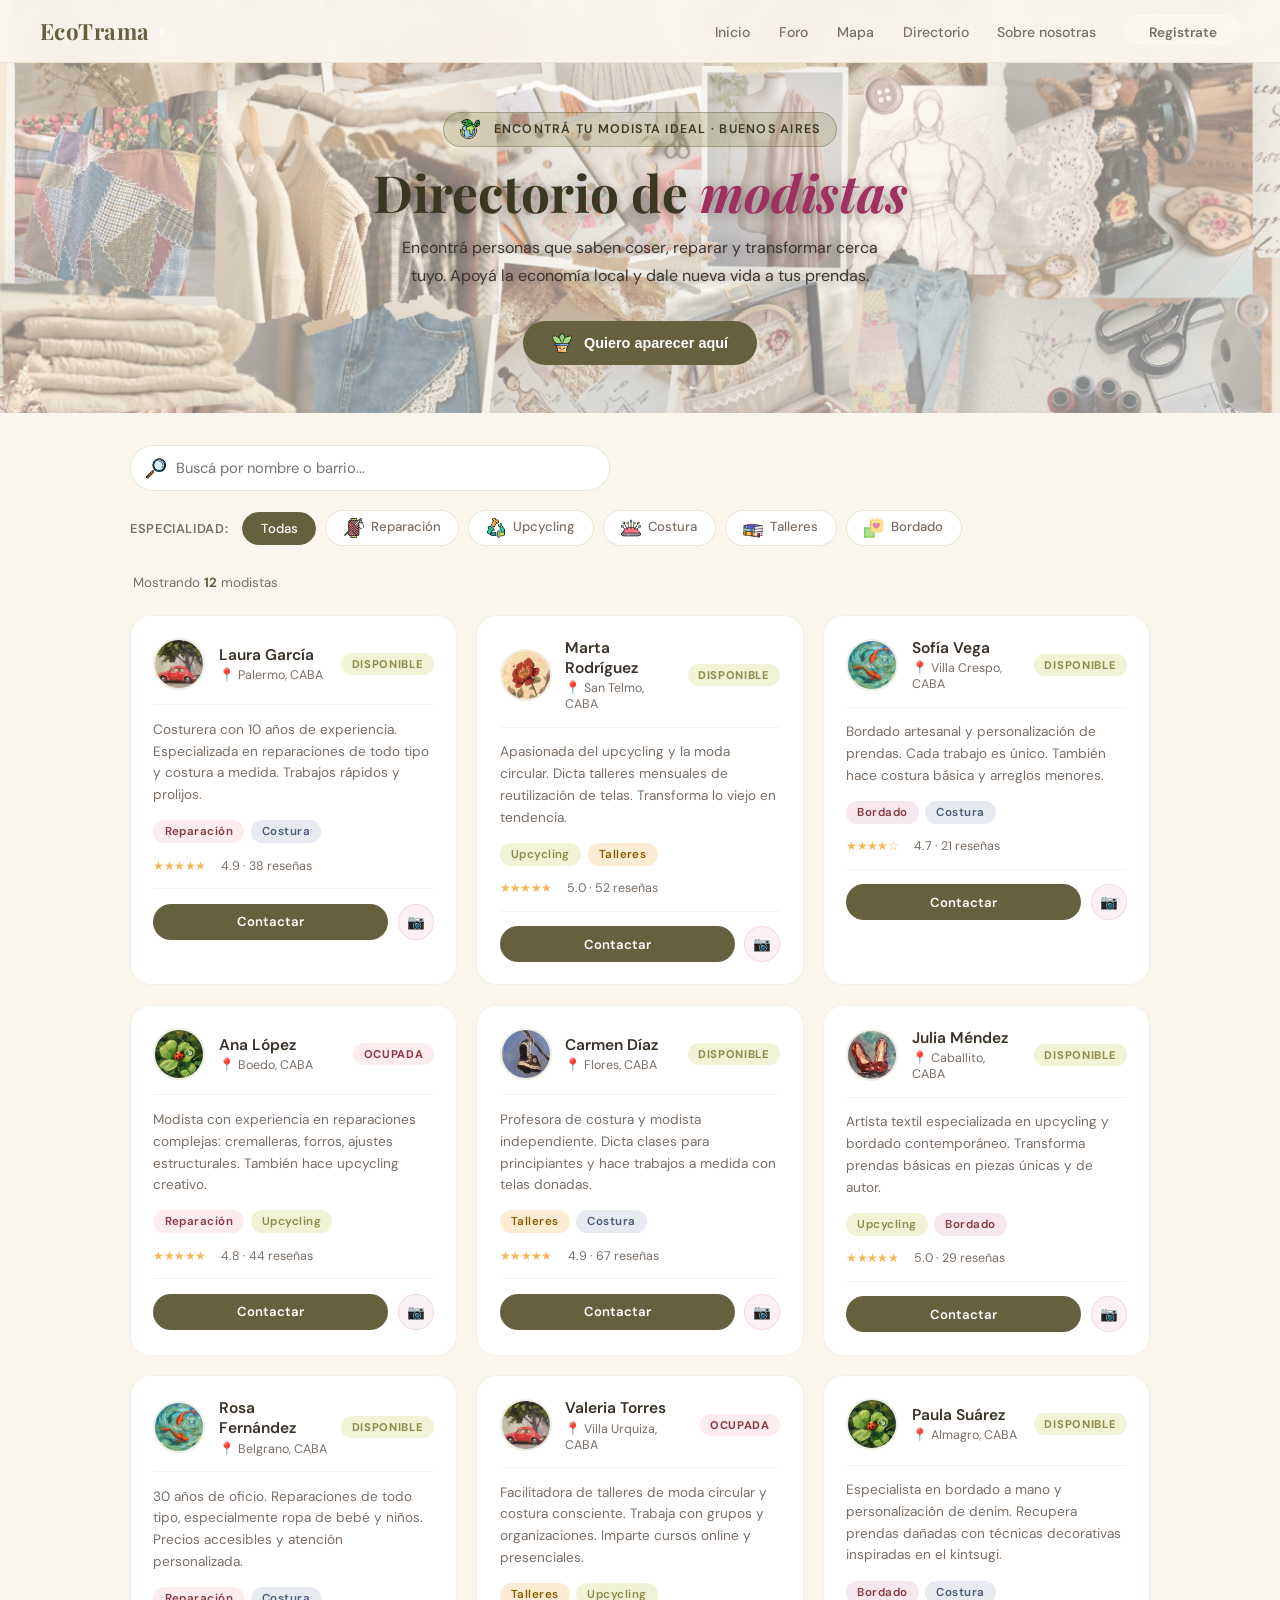
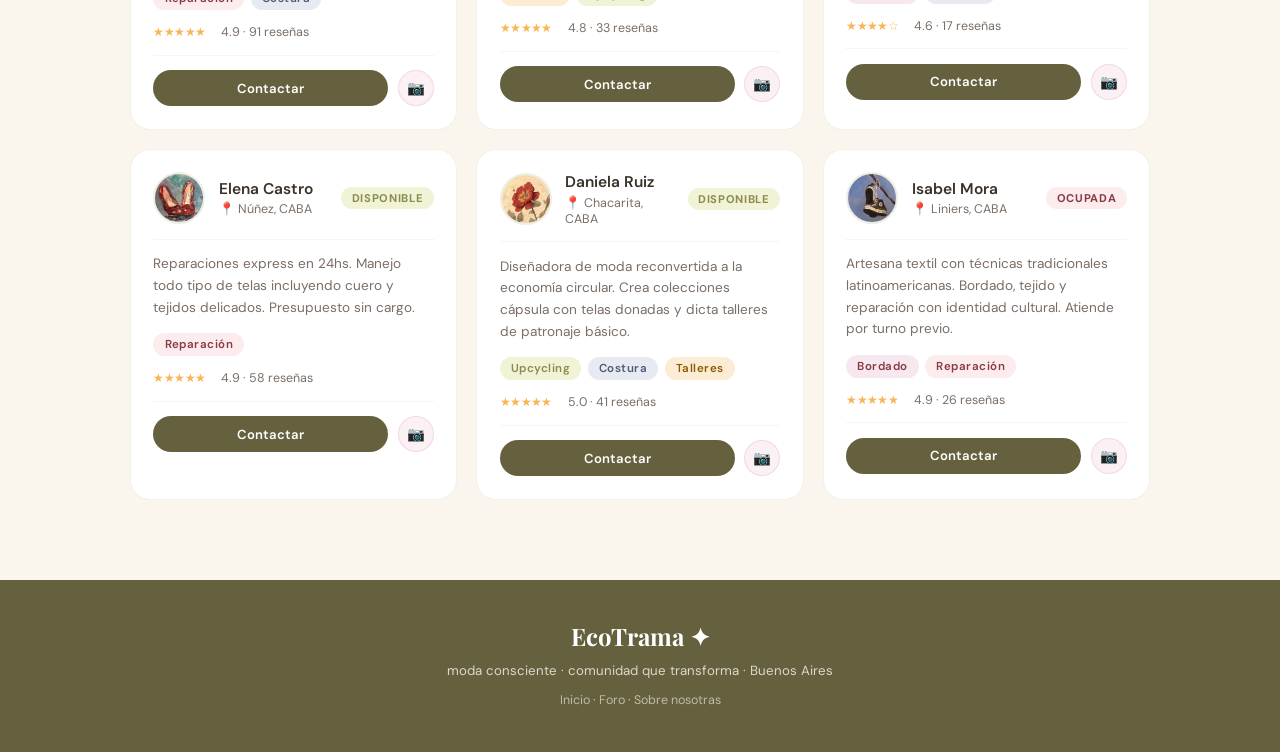
==== commit 7076b971: "no fue el ultimo" ====
--- a/directorio.html
+++ b/directorio.html
@@ -13,14 +13,19 @@
 
 <!-- ═══ NAV ═══ -->
 <nav>
-  <a class="nav-logo" href="inicio.html">EcoTrama <span>✦</span></a>
+  <a class="nav-logo" href="index.html">EcoTrama <span>✦</span></a>
   <ul class="nav-links">
-    <li><a href="inicio.html#inicio">Inicio</a></li>
-    <li><a href="inicio.html#foro">Foro</a></li>
-    <li><a href="inicio.html#mapa">Mapa</a></li>
+    <li><a href="index.html#inicio">Inicio</a></li>
+    <li><a href="foro.html">Foro</a></li>
+    <li><a href="index.html#mapa">Mapa</a></li>
     <li><a href="directorio.html">Directorio</a></li>
     <li><a href="sobre.html">Sobre nosotras</a></li>
-    <li><a href="inicio.html" class="btn-nav">Registrate</a></li>
+    <li id="navAuthArea">
+  <a href="#" class="btn-nav" id="btnRegistroNav"
+     onclick="abrirRegistro('registro'); return false;">
+    Registrate
+  </a>
+</li>
   </ul>
   <div class="hamburger" id="hamburger" onclick="toggleMenu()">
     <span></span><span></span><span></span>
@@ -28,12 +33,17 @@
 </nav>
 
 <div class="mobile-menu" id="mobileMenu">
-  <a href="inicio.html#inicio" onclick="toggleMenu()">Inicio</a>
-  <a href="inicio.html#foro" onclick="toggleMenu()">Foro</a>
-  <a href="inicio.html#mapa" onclick="toggleMenu()">Mapa</a>
+  <a href="index.html#inicio" onclick="toggleMenu()">Inicio</a>
+  <a href="foro.html" onclick="toggleMenu()">Foro</a>
+  <a href="index.html#mapa" onclick="toggleMenu()">Mapa</a>
   <a href="directorio.html" onclick="toggleMenu()">Directorio</a>
   <a href="sobre.html" onclick="toggleMenu()">Sobre nosotras</a>
-  <a href="inicio.html" onclick="toggleMenu()" class="btn-nav-m">Registrate</a>
+  <a href="#" id="btnRegistroMobile"
+   onclick="toggleMenu(); abrirRegistro(); return false;"
+   class="btn-nav-m">
+  Registrate
+</a>
+  
 </div>
 
 
@@ -42,7 +52,7 @@
   <div class="page-header-badge"><img src="img/icono-trama.png" style="width:20px; height:auto; vertical-align:middle; margin-right:6px;"/>Encontrá tu modista ideal · Buenos Aires</div>
   <h1>Directorio de <em>modistas</em></h1>
   <p>Encontrá personas que saben coser, reparar y transformar cerca tuyo. Apoyá la economía local y dale nueva vida a tus prendas.</p>
-  <button class="btn-registrar" onclick="alert('¡Próximamente! Esta función estará disponible pronto 🌿')">
+  <button class="btn-registrar" onclick="abrirRegistroModista()">
     <img src="img/icono-planta.png" style="width:20px; height:auto; vertical-align:middle; margin-right:4px;"/> Quiero aparecer aquí
   </button>
 </div>
@@ -411,7 +421,7 @@
         <div class="contact-opt-icon" style="background:rgba(216,138,174,.2);">📷</div>
         <div class="contact-opt-text">
           <strong id="modalIgHandle">@lauracose</strong>
-          <span>Ver Foro>
+          <span>Ver Foro></span>
         </div>
       </a>
       <a class="contact-opt" id="modalMail" href="#">
@@ -425,15 +435,144 @@
   </div>
 </div>
 
+<!-- ═══ MODAL "QUIERO APARECER AQUÍ" ═══ -->
+<div class="modal-overlay" id="modalRegistroOverlay" onclick="cerrarRegistroModal(event)">
+  <div class="modal">
+    <div id="registro-form-content">
+      <div class="modal-header">
+        <h3>Sumate al directorio</h3>
+        <button class="modal-close" onclick="cerrarRegistroModista()">✕</button>
+      </div>
+
+      <div class="form-group">
+        <label for="reg-mod-nombre">Nombre</label>
+        <input type="text" id="reg-mod-nombre" placeholder="¿Cómo te llamás?"/>
+      </div>
+
+      <div class="form-group">
+        <label for="reg-mod-wsp">Número de WhatsApp</label>
+        <input type="tel" id="reg-mod-wsp" placeholder="Ej: 1122334455"/>
+      </div>
+
+      <div class="form-group">
+        <label for="reg-mod-desc">Breve descripción</label>
+        <textarea id="reg-mod-desc" placeholder="Contanos en qué te especializás..."></textarea>
+      </div>
+
+      <div class="form-group">
+        <label>¿Qué hacés? (elegí hasta 3)</label>
+        <div class="form-hint" id="reg-mod-hint">Podés seleccionar un máximo de 3 categorías</div>
+        <div class="categorias-chips" id="categoriasChips">
+          <button type="button" class="categoria-chip" data-categoria="reparacion" onclick="toggleCategoria(this)">🧵 Reparación</button>
+          <button type="button" class="categoria-chip" data-categoria="upcycling" onclick="toggleCategoria(this)">♻️ Upcycling</button>
+          <button type="button" class="categoria-chip" data-categoria="costura" onclick="toggleCategoria(this)">🪡 Costura</button>
+          <button type="button" class="categoria-chip" data-categoria="talleres" onclick="toggleCategoria(this)">🎓 Talleres</button>
+          <button type="button" class="categoria-chip" data-categoria="bordado" onclick="toggleCategoria(this)">🌸 Bordado</button>
+        </div>
+      </div>
+
+      <div class="form-error" id="reg-mod-error"></div>
+
+      <button class="btn-enviar-registro" onclick="enviarRegistroModista()">Enviar</button>
+    </div>
+
+    <div class="registro-thanks" id="registro-thanks">
+      <div class="emoji">🌿</div>
+      <h4>¡Gracias, <span id="registro-thanks-nombre"></span>!</h4>
+      <p>Recibimos tus datos. Vamos a revisar tu perfil y en breve te vas a poder ver en el directorio.</p>
+    </div>
+  </div>
+</div>
 
 <!-- ═══ FOOTER ═══ -->
 <footer>
   <div class="footer-logo">EcoTrama ✦</div>
   <p>moda consciente · comunidad que transforma · Buenos Aires</p>
   <p style="margin-top:.5rem; font-size:.78rem;">
-     <a href="inicio.html">Inicio</a> · <a href="#foro">Foro</a> · <a href="sobre.html">Sobre nosotras</a>
+     <a href="index.html">Inicio</a> · <a href="foro.html">Foro</a> · <a href="sobre.html">Sobre nosotras</a>
+  </p>
 </footer>
 
+<!-- MODAL REGISTRO -->
+<div class="modal-overlay" id="modal-registro">
+  <div class="modal-box">
+    <button class="modal-close" onclick="cerrarRegistro()">✕</button>
+    <div id="reg-form-content">
+      <div class="modal-icon">🌸</div>
+      <h2>Sumate a EcoTrama</h2>
+      <p>Creá tu cuenta y empezá a ser parte de la comunidad.</p>
+      <div class="field"><label for="reg-nombre">Nombre</label><input type="text" id="reg-nombre" placeholder="¿Cómo te llamás?"/></div>
+      <div class="field"><label for="reg-email">Correo electrónico</label><input type="email" id="reg-email" placeholder="tu@correo.com" autocomplete="off"/></div>
+      <div class="field"><label for="reg-password">Contraseña</label><input type="password" id="reg-password" placeholder="Mínimo 6 caracteres"/></div>
+      <p class="reg-error" id="reg-error"></p>
+      <div class="field">
+       <label>¿Cómo querés participar?</label>
+      <div class="reg-tipo-opciones">
+       <label class="tipo-card">
+       <input type="radio" name="reg-tipo" value="modista">
+      <span class="tipo-card-inner">
+       <span class="tipo-icon">🧵</span>
+      <span class="tipo-label">Modista</span>
+    </span>
+  </label>
+
+  <label class="tipo-card">
+    <input type="radio" name="reg-tipo" value="usuaria">
+    <span class="tipo-card-inner">
+      <span class="tipo-icon">👤</span>
+      <span class="tipo-label">Usuaria</span>
+    </span>
+  </label>
+</div>
+ </div>
+    <button class="btn-enviar" onclick="registrar()">Crear cuenta 🌿</button>
+    <p class="reg-switch">
+       ¿Ya tenés cuenta?
+     <a href="#" onclick="mostrarLogin(); return false;">
+       Iniciar sesión
+    </a>
+   </p>
+    </div>
+    <div id="reg-login-content" style="display:none;">
+  <div class="modal-icon">🌿</div>
+
+  <h2>Bienvenida de nuevo</h2>
+
+  <p>Iniciá sesión para seguir siendo parte de la comunidad.</p>
+
+  <div class="field">
+    <label for="login-email">Correo electrónico</label>
+    <input type="email" id="login-email" placeholder="tu@correo.com">
+  </div>
+
+  <div class="field">
+    <label for="login-password">Contraseña</label>
+    <input type="password" id="login-password" placeholder="Tu contraseña">
+  </div>
+
+  <p class="reg-error" id="login-error"></p>
+
+  <button class="btn-enviar" onclick="iniciarSesion()">
+    Iniciar sesión 🌱
+  </button>
+
+  <p class="reg-switch">
+    ¿No tenés cuenta?
+    <a href="#" onclick="mostrarRegistro(); return false;">
+      Creá una
+    </a>
+  </p>
+</div>
+    <div id="reg-thanks" style="display:none; flex-direction:column; align-items:center; text-align:center; padding:1rem 0;">
+      <div>
+        <div class="ty-icon">🌱</div>
+        <h4 style="font-family:Playfair Display,serif;font-size:1.4rem;color:#3a3820;margin:.6rem 0 .4rem;">¡Bienvenida, <span id="reg-thanks-name"></span>!</h4>
+        <p style="color:#6b6445;font-size:.92rem;">Tu cuenta fue creada. Ya sos parte de la comunidad EcoTrama.</p>
+        <button class="btn-enviar" onclick="cerrarRegistro()" style="margin-top:1.2rem;">Explorar →</button>
+      </div>
+    </div>
+  </div>
+</div>
 
 <script>
   // ── Menu mobile ──
@@ -499,6 +638,83 @@
   function cerrarModal(e) {
     if (e.target === document.getElementById('modalOverlay')) cerrarModalBtn();
   }
+
+function cerrarModal(e) {
+  if (e.target === document.getElementById('modalOverlay')) cerrarModalBtn();
+}
+
+function cerrarModal(e) {
+  if (e.target === document.getElementById('modalOverlay')) cerrarModalBtn();
+}
+
+// ── Modal "Quiero aparecer aquí" ──
+function abrirRegistroModista() {
+  document.getElementById('modalRegistroOverlay').classList.add('open');
+  document.body.style.overflow = 'hidden';
+}
+
+function cerrarRegistroModista() {
+  document.getElementById('modalRegistroOverlay').classList.remove('open');
+  document.body.style.overflow = '';
+  document.getElementById('reg-mod-nombre').value = '';
+  document.getElementById('reg-mod-wsp').value = '';
+  document.getElementById('reg-mod-desc').value = '';
+  document.getElementById('reg-mod-error').textContent = '';
+  document.querySelectorAll('.categoria-chip').forEach(c => {
+    c.classList.remove('selected');
+    c.disabled = false;
+  });
+  document.getElementById('registro-form-content').style.display = 'block';
+  document.getElementById('registro-thanks').style.display = 'none';
+}
+
+function cerrarRegistroModal(e) {
+  if (e.target === document.getElementById('modalRegistroOverlay')) cerrarRegistroModista();
+}
+
+function toggleCategoria(chip) {
+  const seleccionados = document.querySelectorAll('.categoria-chip.selected');
+
+  if (chip.classList.contains('selected')) {
+    chip.classList.remove('selected');
+    document.querySelectorAll('.categoria-chip').forEach(c => c.disabled = false);
+    return;
+  }
+
+  if (seleccionados.length >=3) return;
+
+  chip.classList.add('selected');
+
+  if (document.querySelectorAll('.categoria-chip.selected').length >= 3) {
+    document.querySelectorAll('.categoria-chip:not(.selected)').forEach(c => c.disabled = true);
+  }
+}
+
+function enviarRegistroModista() {
+  const nombre = document.getElementById('reg-mod-nombre').value.trim();
+  const wsp    = document.getElementById('reg-mod-wsp').value.trim();
+  const desc   = document.getElementById('reg-mod-desc').value.trim();
+  const categorias = [...document.querySelectorAll('.categoria-chip.selected')].map(c => c.dataset.categoria);
+  const error  = document.getElementById('reg-mod-error');
+
+  if (!nombre || !wsp || !desc) {
+    error.textContent = 'Por favor completá nombre, WhatsApp y descripción 🌿';
+    return;
+  }
+  if (!/^\d{6,15}$/.test(wsp.replace(/[\s\-()]/g, ''))) {
+    error.textContent = 'Revisá el número de WhatsApp (solo números) 📱';
+    return;
+  }
+  if (categorias.length === 0) {
+    error.textContent = 'Elegí al menos 1 categoría 🧵';
+    return;
+  }
+
+  error.textContent = '';
+  document.getElementById('registro-thanks-nombre').textContent = nombre;
+  document.getElementById('registro-form-content').style.display = 'none';
+  document.getElementById('registro-thanks').style.display = 'block';
+}
 
   // ── Scroll reveal ──
   const observer = new IntersectionObserver(entries => {
@@ -582,5 +798,9 @@
 }
 </script>
 
+<script src="js/registro.js"></script>
+<script src="js/nav.js"></script>
+
+
 </body>
 </html>
--- a/styles.css
+++ b/styles.css
@@ -82,6 +82,29 @@
 .btn-nav::after { display: none !important; }
 .btn-nav:hover { background: var(--burgundy) !important; transform: translateY(-1px); }
 
+/* ── BADGE DE USUARIA LOGUEADA (reemplaza el botón Registrate) ── */
+.nav-user-badge {
+  display: inline-flex;
+  align-items: center;
+  gap: 6px;
+  background: var(--jungle);
+  color: #fff !important;
+  padding: .45rem 1rem;
+  border-radius: 999px;
+  font-size: .85rem;
+  font-weight: 600;
+  cursor: pointer;
+  transition: background .2s;
+}
+.nav-user-badge:hover { background: var(--burgundy); }
+.nav-user-tipo {
+  background: rgba(255,255,255,.25);
+  padding: .1rem .55rem;
+  border-radius: 999px;
+  font-size: .72rem;
+  font-weight: 700;
+}
+
 /* Hamburger */
 .hamburger {
   display: none; flex-direction: column; gap: 5px;
@@ -331,12 +354,18 @@
 }
 .field { margin-bottom: 1.2rem; }
 .field label { display: block; font-size: .83rem; font-weight: 600; color: var(--jungle); margin-bottom: .4rem; }
-.field input, .field textarea {
-  width: 100%; padding: .75rem 1rem;
-  border: 1.5px solid rgba(141,139,76,.2); border-radius: 10px;
-  font-family: 'DM Sans', sans-serif; font-size: .92rem;
-  color: var(--text); background: var(--cloud); resize: none;
-  transition: border-color .2s; outline: none;
+.field input:not([type="radio"]):not([type="checkbox"]), .field textarea {
+  width: 100%;
+  padding: .75rem 1rem;
+  border: 1.5px solid rgba(141,139,76,.2);
+  border-radius: 10px;
+  background: var(--cloud);
+  color: var(--text);
+  font-family: 'DM Sans', sans-serif;
+  font-size: .92rem;
+  transition: border-color .2s;
+  outline: none;
+}
 }
 .field input:focus, .field textarea:focus { border-color: var(--dusty-rose); }
 .field textarea { height: 110px; }
@@ -742,4 +771,84 @@
   .modal-box h2 { font-family:'Playfair Display',serif; font-size:1.7rem; color:#3a3820; margin-bottom:.3rem; }
   .modal-box p:not(.reg-error) { color:#6b6445; font-size:.92rem; margin-bottom:1.4rem; }
   .reg-error { color:#893941; font-size:.85rem; min-height:1.1rem; margin-bottom:.5rem; }
-  +  
+  /* ── Tarjetas: Modista / Usuaria ── */
+.reg-tipo-opciones {
+  display: flex;
+  gap: 12px;
+  margin-top: 8px;
+}
+
+.tipo-card {
+  position: relative;
+  flex: 1;
+  cursor: pointer;
+}
+
+.tipo-card input[type="radio"] {
+  position: absolute;
+  opacity: 0;
+  width: 0;
+  height: 0;
+  pointer-events: none;
+}
+
+.tipo-card-inner {
+  display: flex;
+  flex-direction: column;
+  align-items: center;
+  justify-content: center;
+  gap: 6px;
+  padding: 16px 10px;
+  border: 2px solid #e5e0cf;
+  border-radius: 14px;
+  background: #fbfaf5;
+  text-align: center;
+  transition: border-color .18s ease, background .18s ease, transform .18s ease, box-shadow .18s ease;
+}
+
+.tipo-card:hover .tipo-card-inner {
+  border-color: #cfd6ab;
+  transform: translateY(-1px);
+}
+
+.tipo-card input:checked + .tipo-card-inner {
+  border-color: #b7c26a;
+  background: #eef1d9;
+  box-shadow: 0 3px 12px rgba(183, 194, 106, .28);
+  transform: translateY(-2px);
+}
+
+.tipo-card input:focus-visible + .tipo-card-inner {
+  outline: 2px solid #b7c26a;
+  outline-offset: 2px;
+}
+
+.tipo-icon {
+  font-size: 1.7rem;
+  line-height: 1;
+}
+
+.tipo-label {
+  font-size: .8rem;
+  font-weight: 600;
+  color: #3a3820;
+}
+
+/* ── Link para alternar entre "Crear cuenta" / "Iniciar sesión" ── */
+.reg-switch {
+  text-align: center;
+  font-size: .85rem;
+  color: #6b6445;
+  margin-top: 14px;
+}
+
+.reg-switch a {
+  color: #7c8a3c;
+  font-weight: 700;
+  text-decoration: none;
+}
+
+.reg-switch a:hover {
+  text-decoration: underline;
+}
--- a/directorio.css
+++ b/directorio.css
@@ -274,6 +274,52 @@
     .contact-opt-text strong { display: block; font-size: .88rem; font-weight: 600; color: var(--text); }
     .contact-opt-text span { font-size: .78rem; color: var(--text-soft); }
 
+/* ── Formulario "Quiero aparecer aquí" ── */
+.form-group { margin-bottom: 1.1rem; }
+.form-group label {
+  display: block; font-size: .82rem; font-weight: 600;
+  color: var(--text); margin-bottom: .4rem;
+}
+.form-group input, .form-group textarea {
+  width: 100%; padding: .7rem .9rem;
+  border: 1.5px solid rgba(141,139,76,.2);
+  border-radius: 12px; font-family: 'DM Sans', sans-serif;
+  font-size: .9rem; color: var(--text);
+  background: var(--cloud); outline: none;
+  transition: border-color .2s, box-shadow .2s;
+}
+.form-group textarea { resize: vertical; min-height: 70px; }
+.form-group input:focus, .form-group textarea:focus {
+  border-color: var(--jungle);
+  box-shadow: 0 0 0 3px rgba(141,139,76,.12);
+}
+.form-hint { font-size: .75rem; color: var(--text-soft); margin-bottom: .6rem; }
+.categorias-chips { display: flex; flex-wrap: wrap; gap: .5rem; margin-bottom: .3rem; }
+.categoria-chip {
+  padding: .45rem 1rem; border-radius: 999px;
+  border: 1.5px solid rgba(141,139,76,.2);
+  background: #fff; color: var(--text-soft);
+  font-family: 'DM Sans', sans-serif; font-size: .82rem; font-weight: 500;
+  cursor: pointer; transition: all .2s;
+}
+.categoria-chip:hover { border-color: var(--jungle); color: var(--jungle); }
+.categoria-chip.selected {
+  background: var(--jungle); color: #fff; border-color: var(--jungle);
+}
+.categoria-chip:disabled { opacity: .4; cursor: not-allowed; }
+.form-error { color: var(--cacao); font-size: .8rem; min-height: 1.1rem; margin-top: .5rem; }
+.btn-enviar-registro {
+  width: 100%; background: var(--jungle); color: #fff;
+  border: none; border-radius: 999px; padding: .8rem;
+  font-size: .9rem; font-weight: 600; cursor: pointer;
+  margin-top: .5rem; transition: background .2s;
+}
+.btn-enviar-registro:hover { background: var(--cacao); }
+.registro-thanks { display: none; text-align: center; padding: 1rem 0; }
+.registro-thanks .emoji { font-size: 2.4rem; margin-bottom: .8rem; }
+.registro-thanks h4 { font-family: 'Playfair Display', serif; color: var(--jungle); margin-bottom: .5rem; }
+.registro-thanks p { color: var(--text-soft); font-size: .88rem; line-height: 1.6; }
+
     /* ── REVEAL ── */
     .reveal { opacity: 0; transform: translateY(20px); transition: opacity .5s ease, transform .5s ease; }
     .reveal.visible { opacity: 1; transform: none; }
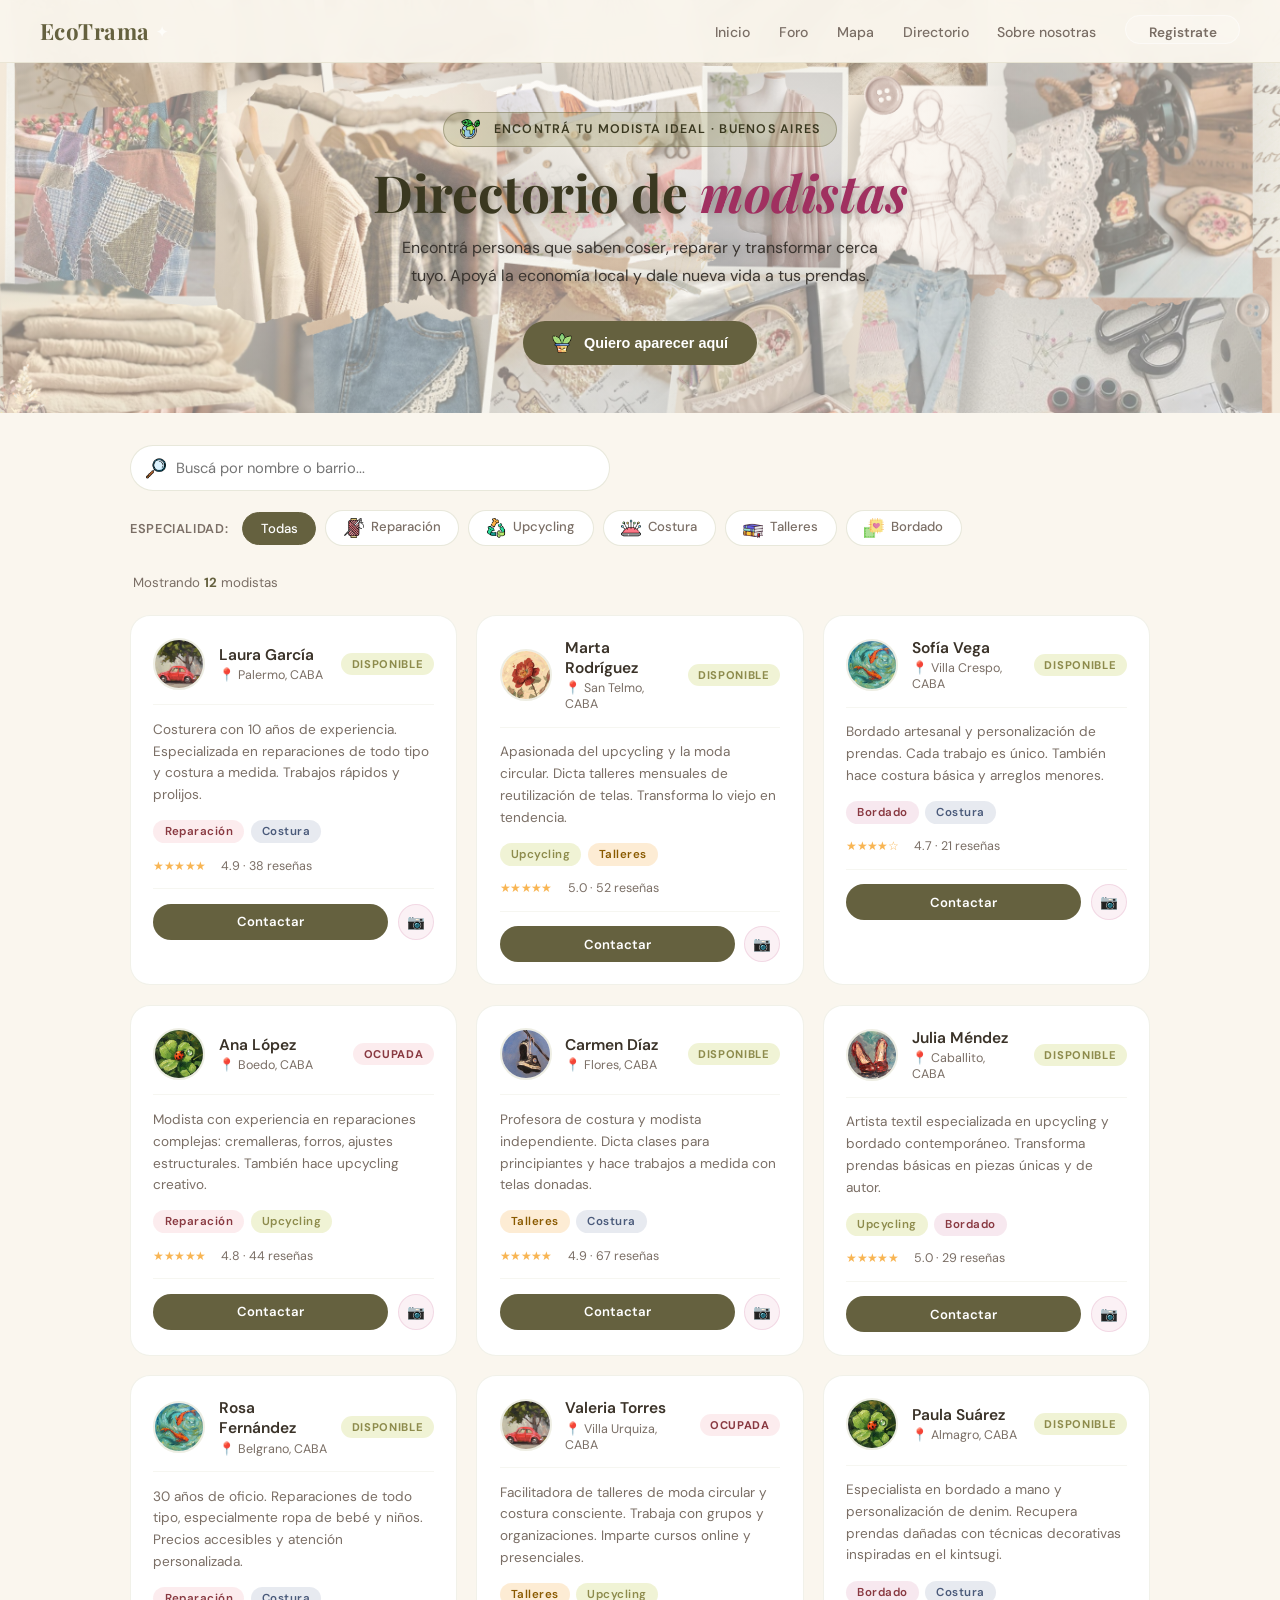
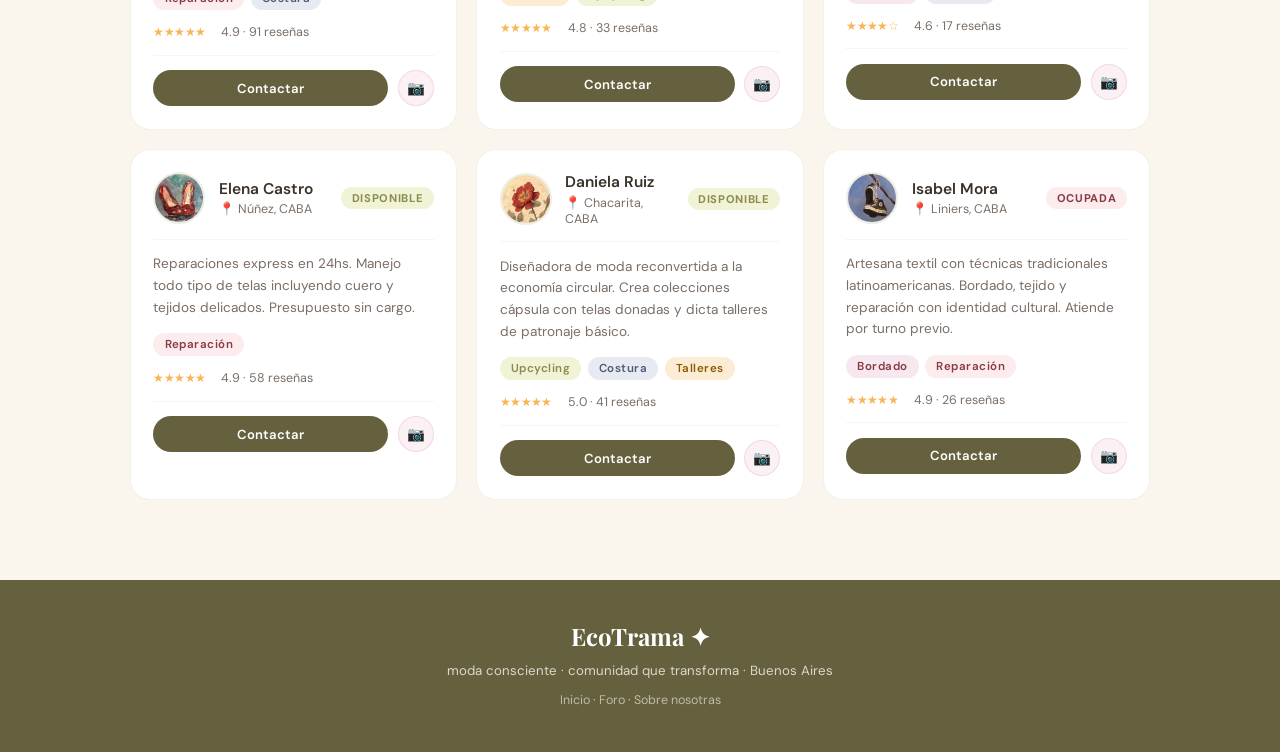
==== commit a52c4f7d: "link de directorio al foro" ====
--- a/directorio.html
+++ b/directorio.html
@@ -105,7 +105,7 @@
       </div>
       <div class="card-actions">
         <button class="btn-contactar" onclick="abrirModal('Laura García','img/avatar-auto.png','Palermo, CABA','@lauracose','laurag@mail.com')">Contactar</button>
-        <a class="btn-ig" href="#" title="Foro">📷</a>
+        <a class="btn-ig" href="foro.html" title="Foro">📷</a>
       </div>
     </div>
 
@@ -130,7 +130,7 @@
       </div>
       <div class="card-actions">
         <button class="btn-contactar" onclick="abrirModal('Marta Rodríguez','img/avatar-flor.png','San Telmo, CABA','@martaupcycle','marta@mail.com')">Contactar</button>
-        <a class="btn-ig" href="#" title="Foro">📷</a>
+        <a class="btn-ig" href="foro.html" title="Foro">📷</a>
       </div>
     </div>
 
@@ -155,7 +155,7 @@
       </div>
       <div class="card-actions">
         <button class="btn-contactar" onclick="abrirModal('Sofía Vega','img/avatar-peces.png','Villa Crespo, CABA','@sofiaborda','sofia@mail.com')">Contactar</button>
-        <a class="btn-ig" href="#" title="Foro">📷</a>
+        <a class="btn-ig" href="foro.html" title="Foro">📷</a>
       </div>
     </div>
 
@@ -180,7 +180,7 @@
       </div>
       <div class="card-actions">
         <button class="btn-contactar" onclick="abrirModal('Ana López','img/avatar-vaquita.png','Boedo, CABA','@anamodista','ana@mail.com')">Contactar</button>
-        <a class="btn-ig" href="#" title="Foro">📷</a>
+        <a class="btn-ig" href="foro.html" title="Foro">📷</a>
       </div>
     </div>
 
@@ -205,7 +205,7 @@
       </div>
       <div class="card-actions">
         <button class="btn-contactar" onclick="abrirModal('Carmen Díaz','img/avatar-zapatillas.png','Flores, CABA','@carmencose','carmen@mail.com')">Contactar</button>
-        <a class="btn-ig" href="#" title="Foro">📷</a>
+        <a class="btn-ig" href="foro.html" title="Foro">📷</a>
       </div>
     </div>
 
@@ -230,7 +230,7 @@
       </div>
       <div class="card-actions">
         <button class="btn-contactar" onclick="abrirModal('Julia Méndez','img/avatar-zapatos.png','Caballito, CABA','@juliatextil','julia@mail.com')">Contactar</button>
-        <a class="btn-ig" href="#" title="Foro">📷</a>
+        <a class="btn-ig" href="foro.html" title="Foro">📷</a>
       </div>
     </div>
 
@@ -255,7 +255,7 @@
       </div>
       <div class="card-actions">
         <button class="btn-contactar" onclick="abrirModal('Rosa Fernández','img/avatar-peces.png','Belgrano, CABA','@rosamodista','rosa@mail.com')">Contactar</button>
-        <a class="btn-ig" href="#" title="Foro">📷</a>
+        <a class="btn-ig" href="foro.html" title="Foro">📷</a>
       </div>
     </div>
 
@@ -280,7 +280,7 @@
       </div>
       <div class="card-actions">
         <button class="btn-contactar" onclick="abrirModal('Valeria Torres','img/avatar-auto.png','Villa Urquiza, CABA','@valetalleres','vale@mail.com')">Contactar</button>
-        <a class="btn-ig" href="#" title="Foro">📷</a>
+        <a class="btn-ig" href="foro.html" title="Foro">📷</a>
       </div>
     </div>
 
@@ -305,7 +305,7 @@
       </div>
       <div class="card-actions">
         <button class="btn-contactar" onclick="abrirModal('Paula Suárez','img/avatar-vaquita.png','Almagro, CABA','@paulaborda','paula@mail.com')">Contactar</button>
-        <a class="btn-ig" href="#" title="Foro">📷</a>
+        <a class="btn-ig" href="foro.html" title="Foro">📷</a>
       </div>
     </div>
 
@@ -329,7 +329,7 @@
       </div>
       <div class="card-actions">
         <button class="btn-contactar" onclick="abrirModal('Elena Castro','img/avatar-zapatos.png','Núñez, CABA','@elenacose','elena@mail.com')">Contactar</button>
-        <a class="btn-ig" href="#" title="Foro">📷</a>
+        <a class="btn-ig" href="foro.html" title="Foro">📷</a>
       </div>
     </div>
 
@@ -355,7 +355,7 @@
       </div>
       <div class="card-actions">
         <button class="btn-contactar" onclick="abrirModal('Daniela Ruiz','img/avatar-flor.png','Chacarita, CABA','@danidesign','dani@mail.com')">Contactar</button>
-        <a class="btn-ig" href="#" title="Foro">📷</a>
+        <a class="btn-ig" href="foro.html" title="Foro">📷</a>
       </div>
     </div>
 
@@ -380,7 +380,7 @@
       </div>
       <div class="card-actions">
         <button class="btn-contactar" onclick="abrirModal('Isabel Mora','img/avatar-zapatillas.png','Liniers, CABA','@isabelartesana','isabel@mail.com')">Contactar</button>
-        <a class="btn-ig" href="#" title="Foro">📷</a>
+        <a class="btn-ig" href="foro.html" title="Foro">📷</a>
       </div>
     </div>
 
@@ -417,7 +417,7 @@
           <span>Enviá un mensaje directo</span>
         </div>
       </a>
-      <a class="contact-opt" id="modalIg" href="#">
+      <a class="contact-opt" id="modalIg" href="foro.html">
         <div class="contact-opt-icon" style="background:rgba(216,138,174,.2);">📷</div>
         <div class="contact-opt-text">
           <strong id="modalIgHandle">@lauracose</strong>
